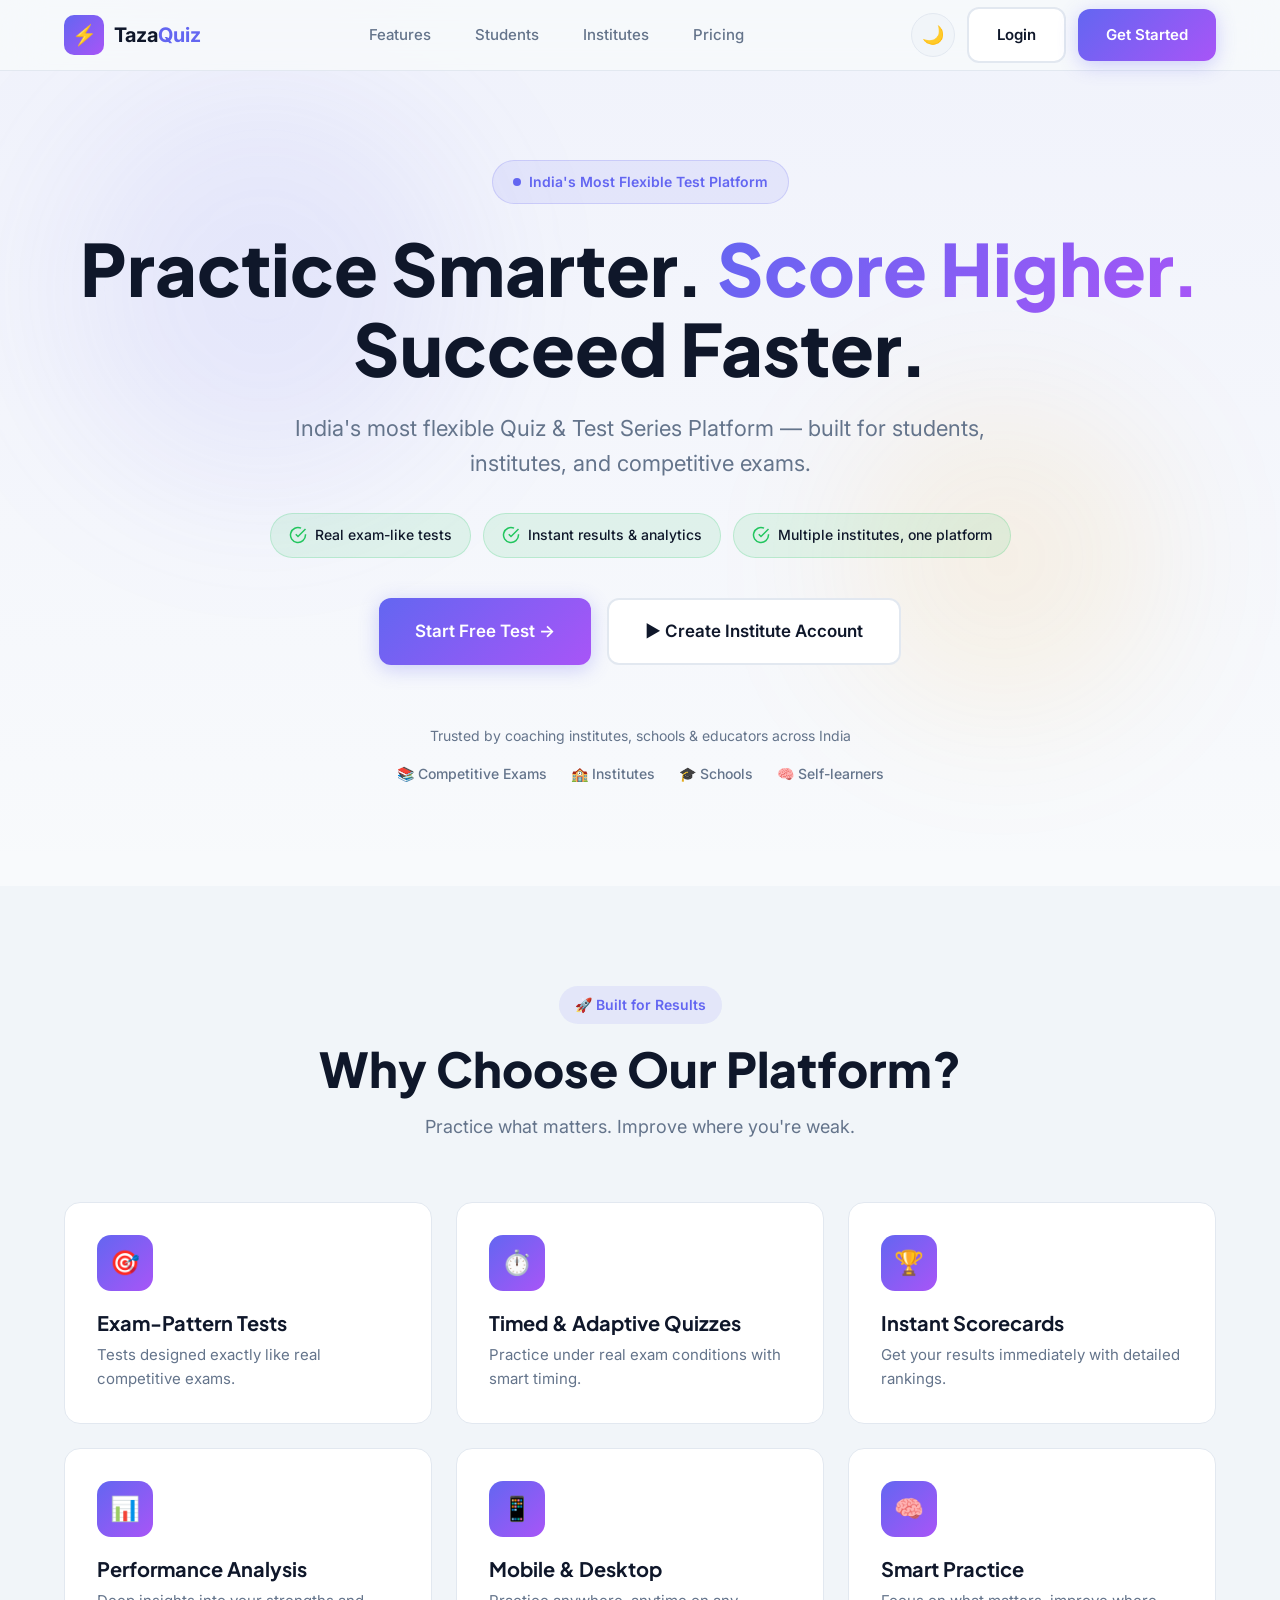
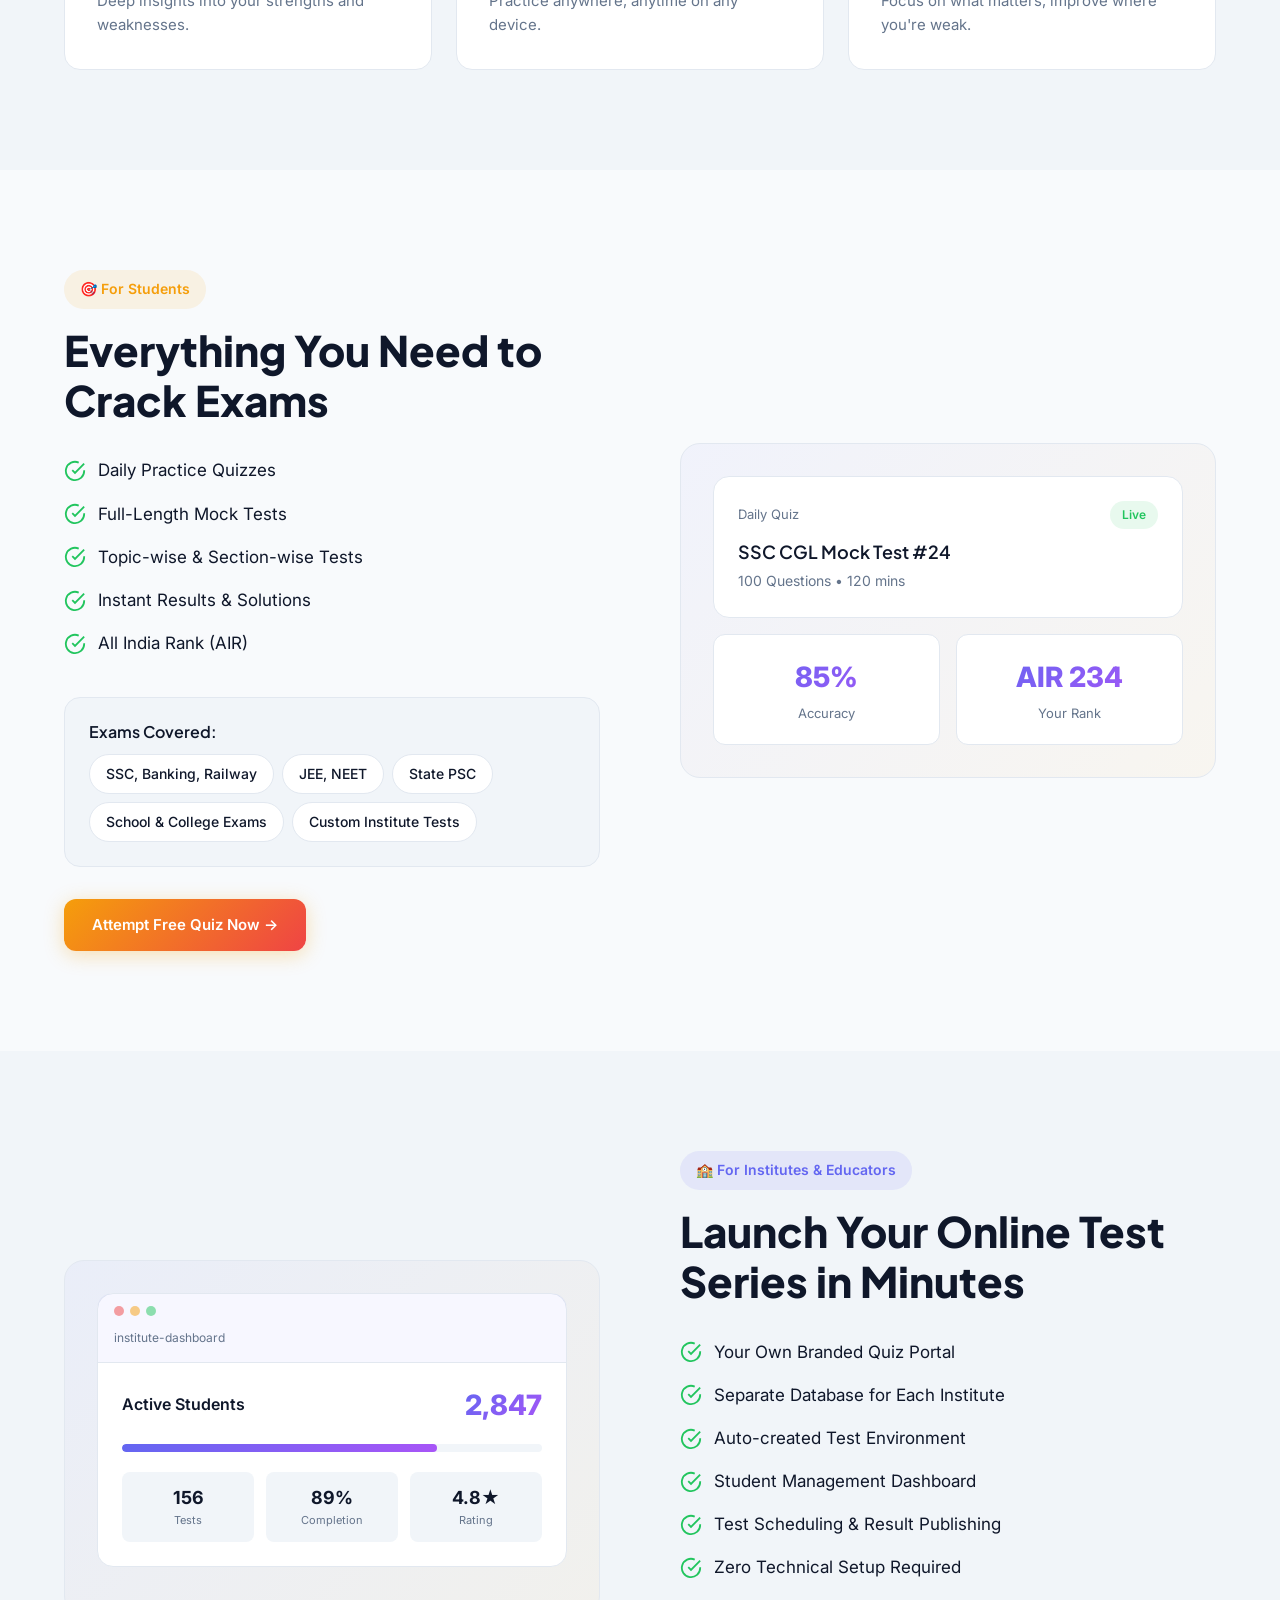
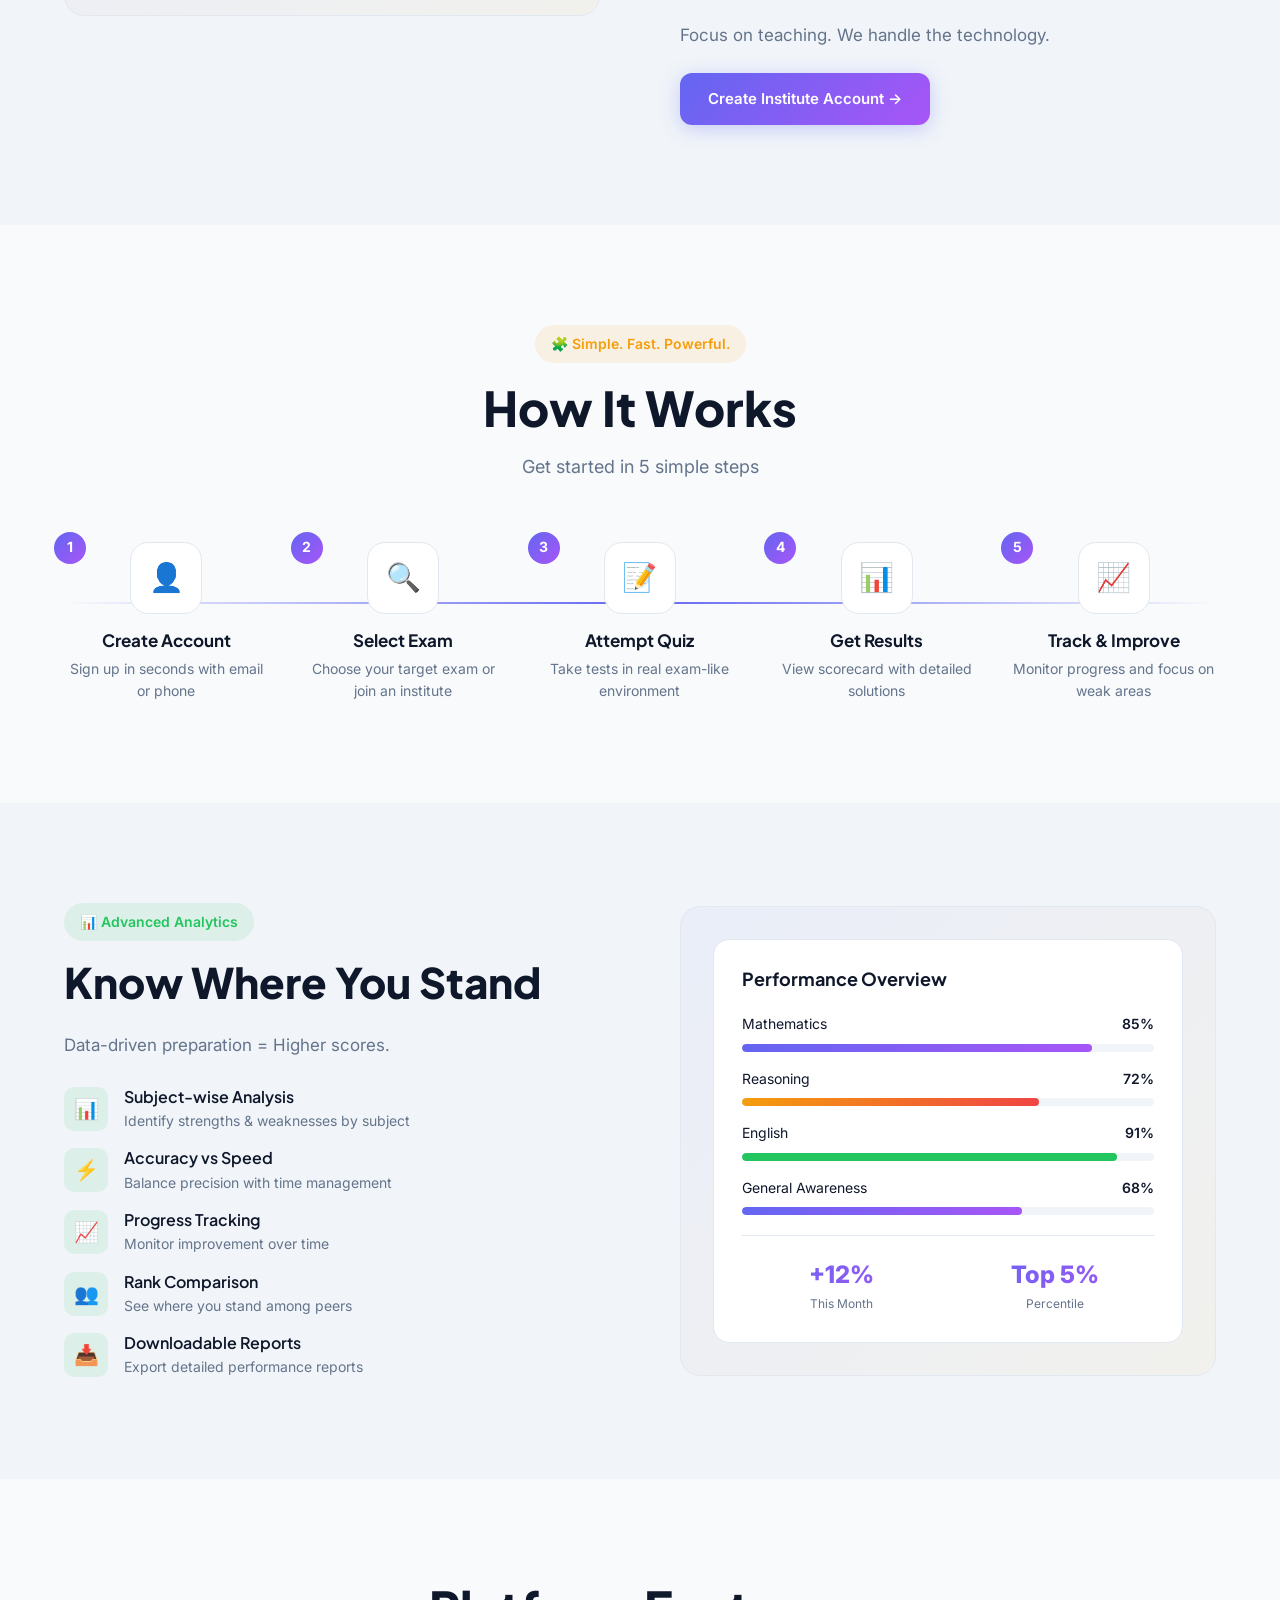
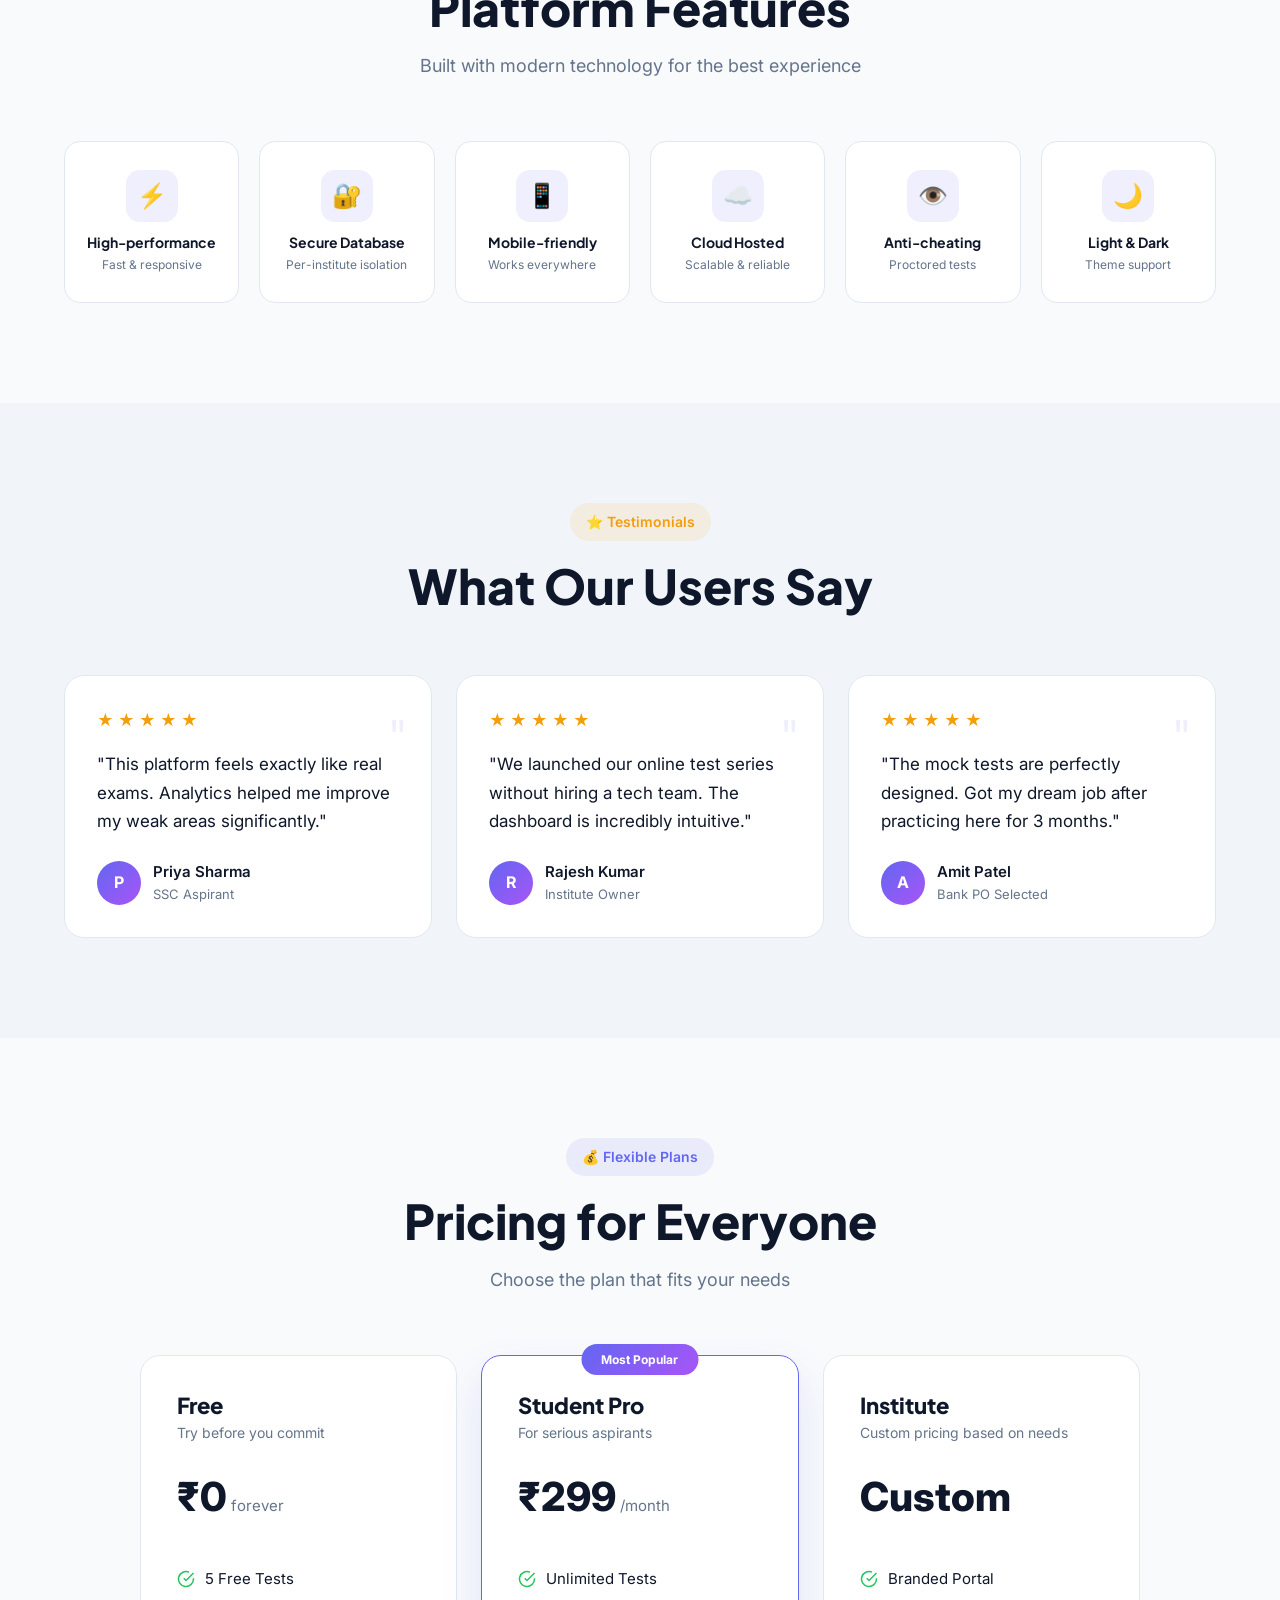
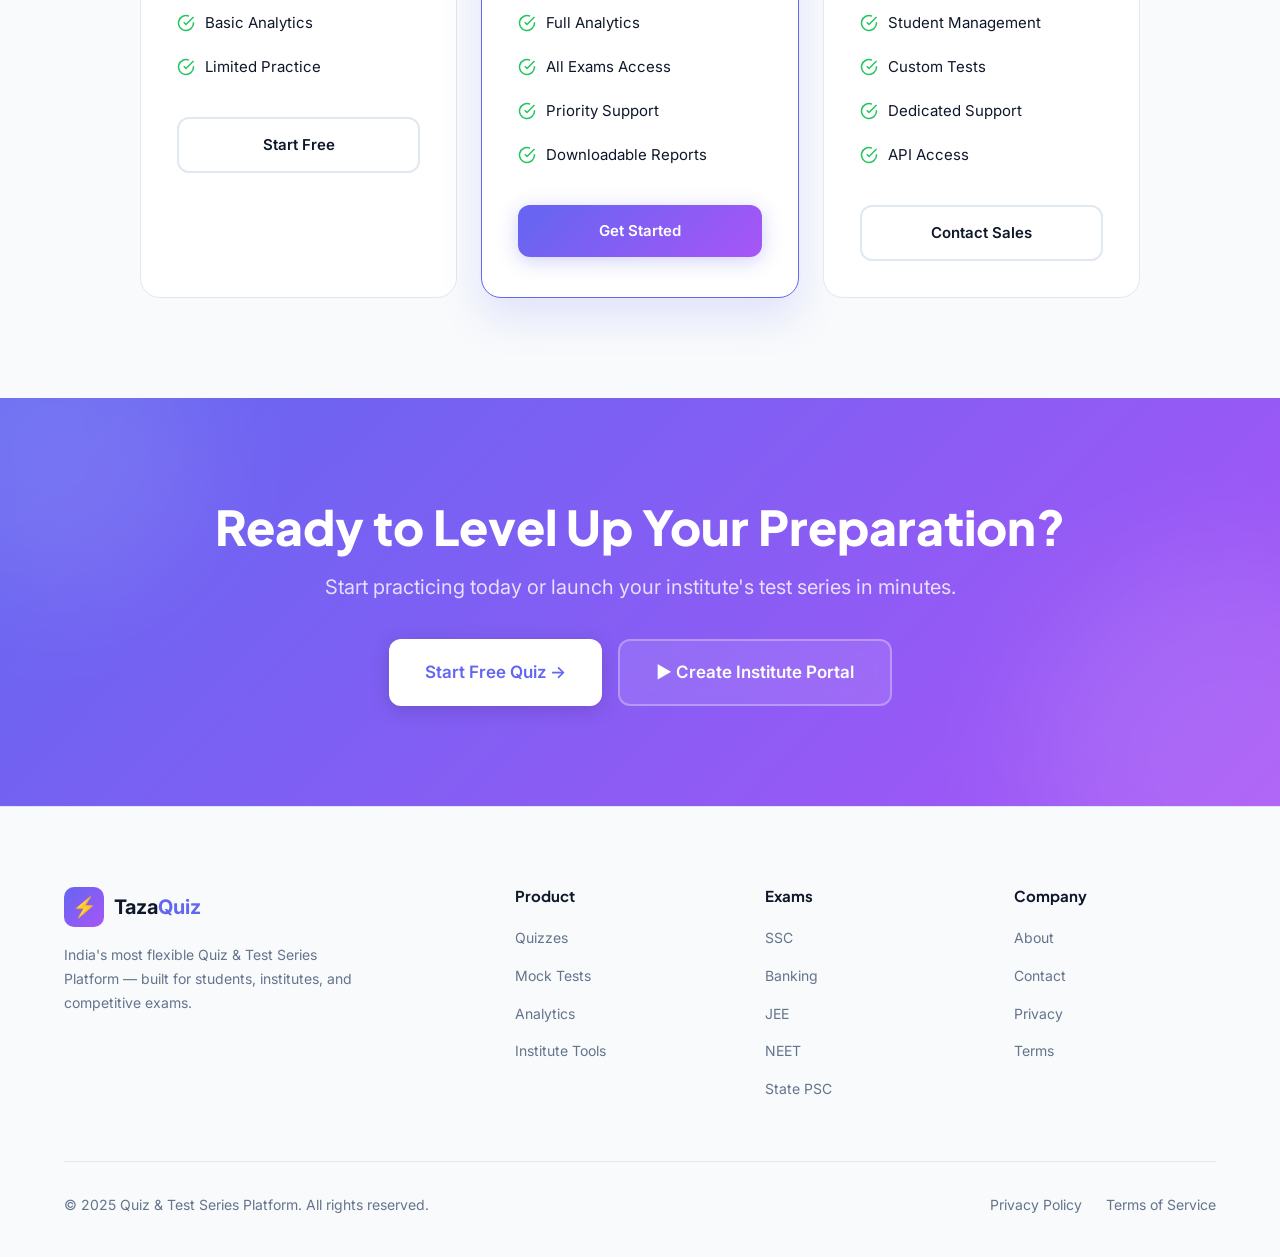
==== index.html @ 3a49c2f6 "first commit" ====
<!DOCTYPE html>
<html lang="en">
<head>
    <meta charset="UTF-8">
    <meta name="viewport" content="width=device-width, initial-scale=1.0">
    <title>Taza Quiz - Practice Smarter, Score Higher, Succeed Faster</title>
    <meta name="description" content="India's most flexible Quiz & Test Series Platform — built for students, institutes, and competitive exams.">
    <meta name="keywords" content="quiz, test series, mock tests, SSC, Banking, JEE, NEET, competitive exams">
    <link rel="preconnect" href="https://fonts.googleapis.com">
    <link rel="preconnect" href="https://fonts.gstatic.com" crossorigin>
    <link href="https://fonts.googleapis.com/css2?family=Inter:wght@400;500;600;700;800&family=Plus+Jakarta+Sans:wght@600;700;800&display=swap" rel="stylesheet">
   <link href="./libs/styles.css" rel="stylesheet" />
</head>
<body>
    <!-- Header -->
    <header class="header">
        <div class="container">
            <div class="header-inner">
                <a href="#" class="logo">
                    <div class="logo-icon">⚡</div>
                    <span>Taza<span style="color: var(--primary)">Quiz</span></span>
                </a>

                <nav class="nav">
                    <a href="#features" class="nav-link">Features</a>
                    <a href="#students" class="nav-link">Students</a>
                    <a href="#institutes" class="nav-link">Institutes</a>
                    <a href="#pricing" class="nav-link">Pricing</a>
                </nav>

                <div class="header-actions">
                    <button class="theme-toggle" onclick="toggleTheme()" aria-label="Toggle theme">
                        <span class="theme-icon">🌙</span>
                    </button>
                    <a href="#" class="btn btn-secondary">Login</a>
                    <a href="#" class="btn btn-primary">Get Started</a>
                    <button class="mobile-menu-btn" onclick="toggleMobileMenu()" aria-label="Menu">
                        <span></span>
                        <span></span>
                        <span></span>
                    </button>
                </div>
            </div>

            <nav class="mobile-nav" id="mobileNav">
                <a href="#features">Features</a>
                <a href="#students">Students</a>
                <a href="#institutes">Institutes</a>
                <a href="#pricing">Pricing</a>
                <a href="#">Login</a>
                <a href="#" class="btn btn-primary" style="margin-top: 12px; display: block; text-align: center;">Get Started</a>
            </nav>
        </div>
    </header>

    <!-- Hero Section -->
    <section class="hero">
        <div class="hero-blob hero-blob-1"></div>
        <div class="hero-blob hero-blob-2"></div>

        <div class="container">
            <div class="hero-badge animate-fade-up">India's Most Flexible Test Platform</div>

            <h1 class="hero-title animate-fade-up delay-1">
                Practice Smarter. <span class="gradient-text">Score Higher.</span><br>Succeed Faster.
            </h1>

            <p class="hero-desc animate-fade-up delay-2">
                India's most flexible Quiz & Test Series Platform — built for students, institutes, and competitive exams.
            </p>

            <div class="hero-features animate-fade-up delay-3">
                <div class="hero-feature">
                    <svg viewBox="0 0 24 24" fill="none" stroke="currentColor" stroke-width="2"><path d="M22 11.08V12a10 10 0 1 1-5.93-9.14"/><polyline points="22 4 12 14.01 9 11.01"/></svg>
                    Real exam-like tests
                </div>
                <div class="hero-feature">
                    <svg viewBox="0 0 24 24" fill="none" stroke="currentColor" stroke-width="2"><path d="M22 11.08V12a10 10 0 1 1-5.93-9.14"/><polyline points="22 4 12 14.01 9 11.01"/></svg>
                    Instant results & analytics
                </div>
                <div class="hero-feature">
                    <svg viewBox="0 0 24 24" fill="none" stroke="currentColor" stroke-width="2"><path d="M22 11.08V12a10 10 0 1 1-5.93-9.14"/><polyline points="22 4 12 14.01 9 11.01"/></svg>
                    Multiple institutes, one platform
                </div>
            </div>

            <div class="hero-buttons animate-fade-up delay-4">
                <a href="#" class="btn btn-primary btn-lg">Start Free Test →</a>
                <a href="#" class="btn btn-secondary btn-lg">▶ Create Institute Account</a>
            </div>

            <p class="hero-trust animate-fade-up delay-5">Trusted by coaching institutes, schools & educators across India</p>
            <div class="hero-trust-items animate-fade-up delay-5">
                <span class="hero-trust-item">📚 Competitive Exams</span>
                <span class="hero-trust-item">🏫 Institutes</span>
                <span class="hero-trust-item">🎓 Schools</span>
                <span class="hero-trust-item">🧠 Self-learners</span>
            </div>
        </div>
    </section>

    <!-- Features Section -->
    <section id="features" class="section section-alt">
        <div class="container">
            <div class="section-header reveal">
                <div class="section-badge">🚀 Built for Results</div>
                <h2 class="section-title">Why Choose Our Platform?</h2>
                <p class="section-desc">Practice what matters. Improve where you're weak.</p>
            </div>

            <div class="features-grid">
                <div class="feature-card reveal">
                    <div class="feature-icon">🎯</div>
                    <h3 class="feature-title">Exam-Pattern Tests</h3>
                    <p class="feature-desc">Tests designed exactly like real competitive exams.</p>
                </div>
                <div class="feature-card reveal">
                    <div class="feature-icon">⏱️</div>
                    <h3 class="feature-title">Timed & Adaptive Quizzes</h3>
                    <p class="feature-desc">Practice under real exam conditions with smart timing.</p>
                </div>
                <div class="feature-card reveal">
                    <div class="feature-icon">🏆</div>
                    <h3 class="feature-title">Instant Scorecards</h3>
                    <p class="feature-desc">Get your results immediately with detailed rankings.</p>
                </div>
                <div class="feature-card reveal">
                    <div class="feature-icon">📊</div>
                    <h3 class="feature-title">Performance Analysis</h3>
                    <p class="feature-desc">Deep insights into your strengths and weaknesses.</p>
                </div>
                <div class="feature-card reveal">
                    <div class="feature-icon">📱</div>
                    <h3 class="feature-title">Mobile & Desktop</h3>
                    <p class="feature-desc">Practice anywhere, anytime on any device.</p>
                </div>
                <div class="feature-card reveal">
                    <div class="feature-icon">🧠</div>
                    <h3 class="feature-title">Smart Practice</h3>
                    <p class="feature-desc">Focus on what matters, improve where you're weak.</p>
                </div>
            </div>
        </div>
    </section>

    <!-- For Students Section -->
    <section id="students" class="section">
        <div class="container">
            <div class="split-section">
                <div class="split-content reveal">
                    <div class="section-badge" style="background: rgba(245, 158, 11, 0.1); color: var(--accent);">🎯 For Students</div>
                    <h2 class="split-title">Everything You Need to Crack Exams</h2>

                    <ul class="feature-list">
                        <li>
                            <svg viewBox="0 0 24 24" fill="none" stroke="currentColor" stroke-width="2"><path d="M22 11.08V12a10 10 0 1 1-5.93-9.14"/><polyline points="22 4 12 14.01 9 11.01"/></svg>
                            Daily Practice Quizzes
                        </li>
                        <li>
                            <svg viewBox="0 0 24 24" fill="none" stroke="currentColor" stroke-width="2"><path d="M22 11.08V12a10 10 0 1 1-5.93-9.14"/><polyline points="22 4 12 14.01 9 11.01"/></svg>
                            Full-Length Mock Tests
                        </li>
                        <li>
                            <svg viewBox="0 0 24 24" fill="none" stroke="currentColor" stroke-width="2"><path d="M22 11.08V12a10 10 0 1 1-5.93-9.14"/><polyline points="22 4 12 14.01 9 11.01"/></svg>
                            Topic-wise & Section-wise Tests
                        </li>
                        <li>
                            <svg viewBox="0 0 24 24" fill="none" stroke="currentColor" stroke-width="2"><path d="M22 11.08V12a10 10 0 1 1-5.93-9.14"/><polyline points="22 4 12 14.01 9 11.01"/></svg>
                            Instant Results & Solutions
                        </li>
                        <li>
                            <svg viewBox="0 0 24 24" fill="none" stroke="currentColor" stroke-width="2"><path d="M22 11.08V12a10 10 0 1 1-5.93-9.14"/><polyline points="22 4 12 14.01 9 11.01"/></svg>
                            All India Rank (AIR)
                        </li>
                    </ul>

                    <div class="exams-box">
                        <h4>Exams Covered:</h4>
                        <div class="exam-tags">
                            <span class="exam-tag">SSC, Banking, Railway</span>
                            <span class="exam-tag">JEE, NEET</span>
                            <span class="exam-tag">State PSC</span>
                            <span class="exam-tag">School & College Exams</span>
                            <span class="exam-tag">Custom Institute Tests</span>
                        </div>
                    </div>

                    <a href="#" class="btn btn-accent">Attempt Free Quiz Now →</a>
                </div>

                <div class="split-visual reveal">
                    <div class="visual-card">
                        <div class="mock-card">
                            <div class="mock-card-header">
                                <span class="mock-card-label">Daily Quiz</span>
                                <span class="mock-card-badge">Live</span>
                            </div>
                            <h4 class="mock-card-title">SSC CGL Mock Test #24</h4>
                            <p class="mock-card-meta">100 Questions • 120 mins</p>
                        </div>
                        <div class="stats-row">
                            <div class="stat-card">
                                <div class="stat-value">85%</div>
                                <div class="stat-label">Accuracy</div>
                            </div>
                            <div class="stat-card">
                                <div class="stat-value">AIR 234</div>
                                <div class="stat-label">Your Rank</div>
                            </div>
                        </div>
                    </div>
                </div>
            </div>
        </div>
    </section>

    <!-- For Institutes Section -->
    <section id="institutes" class="section section-alt">
        <div class="container">
            <div class="split-section">
                <div class="split-visual reveal">
                    <div class="visual-card">
                        <div class="mock-card">
                            <div style="background: rgba(99, 102, 241, 0.05); padding: 12px 16px; margin: -24px -24px 20px; border-radius: 12px 12px 0 0; border-bottom: 1px solid var(--border);">
                                <div style="display: flex; gap: 6px; margin-bottom: 8px;">
                                    <span style="width: 10px; height: 10px; border-radius: 50%; background: #ef4444; opacity: 0.5;"></span>
                                    <span style="width: 10px; height: 10px; border-radius: 50%; background: #f59e0b; opacity: 0.5;"></span>
                                    <span style="width: 10px; height: 10px; border-radius: 50%; background: #22c55e; opacity: 0.5;"></span>
                                </div>
                                <span style="font-size: 12px; color: var(--text-muted);">institute-dashboard</span>
                            </div>
                            <div style="display: flex; justify-content: space-between; align-items: center; margin-bottom: 16px;">
                                <span style="font-weight: 600;">Active Students</span>
                                <span class="stat-value">2,847</span>
                            </div>
                            <div class="progress-track" style="margin-bottom: 20px;">
                                <div class="progress-fill primary" style="width: 75%;"></div>
                            </div>
                            <div style="display: grid; grid-template-columns: repeat(3, 1fr); gap: 12px;">
                                <div style="text-align: center; padding: 12px; background: var(--bg-secondary); border-radius: 8px;">
                                    <div style="font-size: 18px; font-weight: 700;">156</div>
                                    <div style="font-size: 11px; color: var(--text-muted);">Tests</div>
                                </div>
                                <div style="text-align: center; padding: 12px; background: var(--bg-secondary); border-radius: 8px;">
                                    <div style="font-size: 18px; font-weight: 700;">89%</div>
                                    <div style="font-size: 11px; color: var(--text-muted);">Completion</div>
                                </div>
                                <div style="text-align: center; padding: 12px; background: var(--bg-secondary); border-radius: 8px;">
                                    <div style="font-size: 18px; font-weight: 700;">4.8★</div>
                                    <div style="font-size: 11px; color: var(--text-muted);">Rating</div>
                                </div>
                            </div>
                        </div>
                    </div>
                </div>

                <div class="split-content reveal">
                    <div class="section-badge">🏫 For Institutes & Educators</div>
                    <h2 class="split-title">Launch Your Online Test Series in Minutes</h2>

                    <ul class="feature-list">
                        <li>
                            <svg viewBox="0 0 24 24" fill="none" stroke="currentColor" stroke-width="2"><path d="M22 11.08V12a10 10 0 1 1-5.93-9.14"/><polyline points="22 4 12 14.01 9 11.01"/></svg>
                            Your Own Branded Quiz Portal
                        </li>
                        <li>
                            <svg viewBox="0 0 24 24" fill="none" stroke="currentColor" stroke-width="2"><path d="M22 11.08V12a10 10 0 1 1-5.93-9.14"/><polyline points="22 4 12 14.01 9 11.01"/></svg>
                            Separate Database for Each Institute
                        </li>
                        <li>
                            <svg viewBox="0 0 24 24" fill="none" stroke="currentColor" stroke-width="2"><path d="M22 11.08V12a10 10 0 1 1-5.93-9.14"/><polyline points="22 4 12 14.01 9 11.01"/></svg>
                            Auto-created Test Environment
                        </li>
                        <li>
                            <svg viewBox="0 0 24 24" fill="none" stroke="currentColor" stroke-width="2"><path d="M22 11.08V12a10 10 0 1 1-5.93-9.14"/><polyline points="22 4 12 14.01 9 11.01"/></svg>
                            Student Management Dashboard
                        </li>
                        <li>
                            <svg viewBox="0 0 24 24" fill="none" stroke="currentColor" stroke-width="2"><path d="M22 11.08V12a10 10 0 1 1-5.93-9.14"/><polyline points="22 4 12 14.01 9 11.01"/></svg>
                            Test Scheduling & Result Publishing
                        </li>
                        <li>
                            <svg viewBox="0 0 24 24" fill="none" stroke="currentColor" stroke-width="2"><path d="M22 11.08V12a10 10 0 1 1-5.93-9.14"/><polyline points="22 4 12 14.01 9 11.01"/></svg>
                            Zero Technical Setup Required
                        </li>
                    </ul>

                    <p style="color: var(--text-muted); margin-bottom: 24px; font-size: 17px;">Focus on teaching. We handle the technology.</p>

                    <a href="#" class="btn btn-primary">Create Institute Account →</a>
                </div>
            </div>
        </div>
    </section>

    <!-- How It Works Section -->
    <section class="section">
        <div class="container">
            <div class="section-header reveal">
                <div class="section-badge" style="background: rgba(245, 158, 11, 0.1); color: var(--accent);">🧩 Simple. Fast. Powerful.</div>
                <h2 class="section-title">How It Works</h2>
                <p class="section-desc">Get started in 5 simple steps</p>
            </div>

            <div class="steps-container">
                <div class="steps-line"></div>
                <div class="steps-grid">
                    <div class="step-card reveal">
                        <div class="step-number">1</div>
                        <div class="step-icon">👤</div>
                        <h3 class="step-title">Create Account</h3>
                        <p class="step-desc">Sign up in seconds with email or phone</p>
                    </div>
                    <div class="step-card reveal">
                        <div class="step-number">2</div>
                        <div class="step-icon">🔍</div>
                        <h3 class="step-title">Select Exam</h3>
                        <p class="step-desc">Choose your target exam or join an institute</p>
                    </div>
                    <div class="step-card reveal">
                        <div class="step-number">3</div>
                        <div class="step-icon">📝</div>
                        <h3 class="step-title">Attempt Quiz</h3>
                        <p class="step-desc">Take tests in real exam-like environment</p>
                    </div>
                    <div class="step-card reveal">
                        <div class="step-number">4</div>
                        <div class="step-icon">📊</div>
                        <h3 class="step-title">Get Results</h3>
                        <p class="step-desc">View scorecard with detailed solutions</p>
                    </div>
                    <div class="step-card reveal">
                        <div class="step-number">5</div>
                        <div class="step-icon">📈</div>
                        <h3 class="step-title">Track & Improve</h3>
                        <p class="step-desc">Monitor progress and focus on weak areas</p>
                    </div>
                </div>
            </div>
        </div>
    </section>

    <!-- Analytics Section -->
    <section class="section section-alt">
        <div class="container">
            <div class="split-section">
                <div class="split-content reveal">
                    <div class="section-badge" style="background: rgba(34, 197, 94, 0.1); color: var(--success);">📊 Advanced Analytics</div>
                    <h2 class="split-title">Know Where You Stand</h2>
                    <p style="color: var(--text-muted); font-size: 17px; margin-bottom: 28px;">Data-driven preparation = Higher scores.</p>

                    <div class="analytics-list">
                        <div class="analytics-item">
                            <div class="analytics-icon">📊</div>
                            <div>
                                <h4 class="analytics-title">Subject-wise Analysis</h4>
                                <p class="analytics-desc">Identify strengths & weaknesses by subject</p>
                            </div>
                        </div>
                        <div class="analytics-item">
                            <div class="analytics-icon">⚡</div>
                            <div>
                                <h4 class="analytics-title">Accuracy vs Speed</h4>
                                <p class="analytics-desc">Balance precision with time management</p>
                            </div>
                        </div>
                        <div class="analytics-item">
                            <div class="analytics-icon">📈</div>
                            <div>
                                <h4 class="analytics-title">Progress Tracking</h4>
                                <p class="analytics-desc">Monitor improvement over time</p>
                            </div>
                        </div>
                        <div class="analytics-item">
                            <div class="analytics-icon">👥</div>
                            <div>
                                <h4 class="analytics-title">Rank Comparison</h4>
                                <p class="analytics-desc">See where you stand among peers</p>
                            </div>
                        </div>
                        <div class="analytics-item">
                            <div class="analytics-icon">📥</div>
                            <div>
                                <h4 class="analytics-title">Downloadable Reports</h4>
                                <p class="analytics-desc">Export detailed performance reports</p>
                            </div>
                        </div>
                    </div>
                </div>

                <div class="split-visual reveal">
                    <div class="visual-card">
                        <div class="chart-card">
                            <h4 class="chart-title">Performance Overview</h4>

                            <div class="progress-bar-container">
                                <div class="progress-label">
                                    <span>Mathematics</span>
                                    <span>85%</span>
                                </div>
                                <div class="progress-track">
                                    <div class="progress-fill primary" style="width: 85%;"></div>
                                </div>
                            </div>

                            <div class="progress-bar-container">
                                <div class="progress-label">
                                    <span>Reasoning</span>
                                    <span>72%</span>
                                </div>
                                <div class="progress-track">
                                    <div class="progress-fill accent" style="width: 72%;"></div>
                                </div>
                            </div>

                            <div class="progress-bar-container">
                                <div class="progress-label">
                                    <span>English</span>
                                    <span>91%</span>
                                </div>
                                <div class="progress-track">
                                    <div class="progress-fill success" style="width: 91%;"></div>
                                </div>
                            </div>

                            <div class="progress-bar-container">
                                <div class="progress-label">
                                    <span>General Awareness</span>
                                    <span>68%</span>
                                </div>
                                <div class="progress-track">
                                    <div class="progress-fill primary" style="width: 68%;"></div>
                                </div>
                            </div>

                            <div class="mini-stats">
                                <div class="mini-stat">
                                    <div class="mini-stat-value">+12%</div>
                                    <div class="mini-stat-label">This Month</div>
                                </div>
                                <div class="mini-stat">
                                    <div class="mini-stat-value">Top 5%</div>
                                    <div class="mini-stat-label">Percentile</div>
                                </div>
                            </div>
                        </div>
                    </div>
                </div>
            </div>
        </div>
    </section>

    <!-- Platform Features Section -->
    <section class="section">
        <div class="container">
            <div class="section-header reveal">
                <h2 class="section-title">Platform Features</h2>
                <p class="section-desc">Built with modern technology for the best experience</p>
            </div>

            <div class="platform-grid">
                <div class="platform-card reveal">
                    <div class="platform-icon"><span>⚡</span></div>
                    <h3 class="platform-title">High-performance</h3>
                    <p class="platform-desc">Fast & responsive</p>
                </div>
                <div class="platform-card reveal">
                    <div class="platform-icon"><span>🔐</span></div>
                    <h3 class="platform-title">Secure Database</h3>
                    <p class="platform-desc">Per-institute isolation</p>
                </div>
                <div class="platform-card reveal">
                    <div class="platform-icon"><span>📱</span></div>
                    <h3 class="platform-title">Mobile-friendly</h3>
                    <p class="platform-desc">Works everywhere</p>
                </div>
                <div class="platform-card reveal">
                    <div class="platform-icon"><span>☁️</span></div>
                    <h3 class="platform-title">Cloud Hosted</h3>
                    <p class="platform-desc">Scalable & reliable</p>
                </div>
                <div class="platform-card reveal">
                    <div class="platform-icon"><span>👁️</span></div>
                    <h3 class="platform-title">Anti-cheating</h3>
                    <p class="platform-desc">Proctored tests</p>
                </div>
                <div class="platform-card reveal">
                    <div class="platform-icon"><span>🌙</span></div>
                    <h3 class="platform-title">Light & Dark</h3>
                    <p class="platform-desc">Theme support</p>
                </div>
            </div>
        </div>
    </section>

    <!-- Testimonials Section -->
    <section class="section section-alt">
        <div class="container">
            <div class="section-header reveal">
                <div class="section-badge" style="background: rgba(245, 158, 11, 0.1); color: var(--accent);">⭐ Testimonials</div>
                <h2 class="section-title">What Our Users Say</h2>
            </div>

            <div class="testimonials-grid">
                <div class="testimonial-card reveal">
                    <div class="testimonial-quote-icon">"</div>
                    <div class="testimonial-stars">
                        <span>★</span><span>★</span><span>★</span><span>★</span><span>★</span>
                    </div>
                    <p class="testimonial-text">"This platform feels exactly like real exams. Analytics helped me improve my weak areas significantly."</p>
                    <div class="testimonial-author">
                        <div class="testimonial-avatar">P</div>
                        <div>
                            <div class="testimonial-name">Priya Sharma</div>
                            <div class="testimonial-role">SSC Aspirant</div>
                        </div>
                    </div>
                </div>

                <div class="testimonial-card reveal">
                    <div class="testimonial-quote-icon">"</div>
                    <div class="testimonial-stars">
                        <span>★</span><span>★</span><span>★</span><span>★</span><span>★</span>
                    </div>
                    <p class="testimonial-text">"We launched our online test series without hiring a tech team. The dashboard is incredibly intuitive."</p>
                    <div class="testimonial-author">
                        <div class="testimonial-avatar">R</div>
                        <div>
                            <div class="testimonial-name">Rajesh Kumar</div>
                            <div class="testimonial-role">Institute Owner</div>
                        </div>
                    </div>
                </div>

                <div class="testimonial-card reveal">
                    <div class="testimonial-quote-icon">"</div>
                    <div class="testimonial-stars">
                        <span>★</span><span>★</span><span>★</span><span>★</span><span>★</span>
                    </div>
                    <p class="testimonial-text">"The mock tests are perfectly designed. Got my dream job after practicing here for 3 months."</p>
                    <div class="testimonial-author">
                        <div class="testimonial-avatar">A</div>
                        <div>
                            <div class="testimonial-name">Amit Patel</div>
                            <div class="testimonial-role">Bank PO Selected</div>
                        </div>
                    </div>
                </div>
            </div>
        </div>
    </section>

    <!-- Pricing Section -->
    <section id="pricing" class="section">
        <div class="container">
            <div class="section-header reveal">
                <div class="section-badge">💰 Flexible Plans</div>
                <h2 class="section-title">Pricing for Everyone</h2>
                <p class="section-desc">Choose the plan that fits your needs</p>
            </div>

            <div class="pricing-grid">
                <div class="pricing-card reveal">
                    <h3 class="pricing-name">Free</h3>
                    <p class="pricing-desc">Try before you commit</p>
                    <div class="pricing-price">
                        <span class="pricing-amount">₹0</span>
                        <span class="pricing-period">forever</span>
                    </div>
                    <ul class="pricing-features">
                        <li>
                            <svg viewBox="0 0 24 24" fill="none" stroke="currentColor" stroke-width="2"><path d="M22 11.08V12a10 10 0 1 1-5.93-9.14"/><polyline points="22 4 12 14.01 9 11.01"/></svg>
                            5 Free Tests
                        </li>
                        <li>
                            <svg viewBox="0 0 24 24" fill="none" stroke="currentColor" stroke-width="2"><path d="M22 11.08V12a10 10 0 1 1-5.93-9.14"/><polyline points="22 4 12 14.01 9 11.01"/></svg>
                            Basic Analytics
                        </li>
                        <li>
                            <svg viewBox="0 0 24 24" fill="none" stroke="currentColor" stroke-width="2"><path d="M22 11.08V12a10 10 0 1 1-5.93-9.14"/><polyline points="22 4 12 14.01 9 11.01"/></svg>
                            Limited Practice
                        </li>
                    </ul>
                    <a href="#" class="btn btn-secondary">Start Free</a>
                </div>

                <div class="pricing-card popular reveal">
                    <div class="pricing-popular-badge">Most Popular</div>
                    <h3 class="pricing-name">Student Pro</h3>
                    <p class="pricing-desc">For serious aspirants</p>
                    <div class="pricing-price">
                        <span class="pricing-amount">₹299</span>
                        <span class="pricing-period">/month</span>
                    </div>
                    <ul class="pricing-features">
                        <li>
                            <svg viewBox="0 0 24 24" fill="none" stroke="currentColor" stroke-width="2"><path d="M22 11.08V12a10 10 0 1 1-5.93-9.14"/><polyline points="22 4 12 14.01 9 11.01"/></svg>
                            Unlimited Tests
                        </li>
                        <li>
                            <svg viewBox="0 0 24 24" fill="none" stroke="currentColor" stroke-width="2"><path d="M22 11.08V12a10 10 0 1 1-5.93-9.14"/><polyline points="22 4 12 14.01 9 11.01"/></svg>
                            Full Analytics
                        </li>
                        <li>
                            <svg viewBox="0 0 24 24" fill="none" stroke="currentColor" stroke-width="2"><path d="M22 11.08V12a10 10 0 1 1-5.93-9.14"/><polyline points="22 4 12 14.01 9 11.01"/></svg>
                            All Exams Access
                        </li>
                        <li>
                            <svg viewBox="0 0 24 24" fill="none" stroke="currentColor" stroke-width="2"><path d="M22 11.08V12a10 10 0 1 1-5.93-9.14"/><polyline points="22 4 12 14.01 9 11.01"/></svg>
                            Priority Support
                        </li>
                        <li>
                            <svg viewBox="0 0 24 24" fill="none" stroke="currentColor" stroke-width="2"><path d="M22 11.08V12a10 10 0 1 1-5.93-9.14"/><polyline points="22 4 12 14.01 9 11.01"/></svg>
                            Downloadable Reports
                        </li>
                    </ul>
                    <a href="#" class="btn btn-primary">Get Started</a>
                </div>

                <div class="pricing-card reveal">
                    <h3 class="pricing-name">Institute</h3>
                    <p class="pricing-desc">Custom pricing based on needs</p>
                    <div class="pricing-price">
                        <span class="pricing-amount">Custom</span>
                    </div>
                    <ul class="pricing-features">
                        <li>
                            <svg viewBox="0 0 24 24" fill="none" stroke="currentColor" stroke-width="2"><path d="M22 11.08V12a10 10 0 1 1-5.93-9.14"/><polyline points="22 4 12 14.01 9 11.01"/></svg>
                            Branded Portal
                        </li>
                        <li>
                            <svg viewBox="0 0 24 24" fill="none" stroke="currentColor" stroke-width="2"><path d="M22 11.08V12a10 10 0 1 1-5.93-9.14"/><polyline points="22 4 12 14.01 9 11.01"/></svg>
                            Student Management
                        </li>
                        <li>
                            <svg viewBox="0 0 24 24" fill="none" stroke="currentColor" stroke-width="2"><path d="M22 11.08V12a10 10 0 1 1-5.93-9.14"/><polyline points="22 4 12 14.01 9 11.01"/></svg>
                            Custom Tests
                        </li>
                        <li>
                            <svg viewBox="0 0 24 24" fill="none" stroke="currentColor" stroke-width="2"><path d="M22 11.08V12a10 10 0 1 1-5.93-9.14"/><polyline points="22 4 12 14.01 9 11.01"/></svg>
                            Dedicated Support
                        </li>
                        <li>
                            <svg viewBox="0 0 24 24" fill="none" stroke="currentColor" stroke-width="2"><path d="M22 11.08V12a10 10 0 1 1-5.93-9.14"/><polyline points="22 4 12 14.01 9 11.01"/></svg>
                            API Access
                        </li>
                    </ul>
                    <a href="#" class="btn btn-secondary">Contact Sales</a>
                </div>
            </div>
        </div>
    </section>

    <!-- CTA Section -->
    <section class="cta-section">
        <div class="container">
            <h2 class="cta-title reveal">Ready to Level Up Your Preparation?</h2>
            <p class="cta-desc reveal">Start practicing today or launch your institute's test series in minutes.</p>
            <div class="cta-buttons reveal">
                <a href="#" class="btn btn-light btn-lg">Start Free Quiz →</a>
                <a href="#" class="btn btn-outline-light btn-lg">▶ Create Institute Portal</a>
            </div>
        </div>
    </section>

    <!-- Footer -->
    <footer class="footer">
        <div class="container">
            <div class="footer-grid">
                <div class="footer-brand">
                    <a href="#" class="logo">
                        <div class="logo-icon">⚡</div>
                        <span>Taza<span style="color: var(--primary)">Quiz</span></span>
                    </a>
                    <p>India's most flexible Quiz & Test Series Platform — built for students, institutes, and competitive exams.</p>
                </div>

                <div>
                    <h4 class="footer-title">Product</h4>
                    <ul class="footer-links">
                        <li><a href="#">Quizzes</a></li>
                        <li><a href="#">Mock Tests</a></li>
                        <li><a href="#">Analytics</a></li>
                        <li><a href="#">Institute Tools</a></li>
                    </ul>
                </div>

                <div>
                    <h4 class="footer-title">Exams</h4>
                    <ul class="footer-links">
                        <li><a href="#">SSC</a></li>
                        <li><a href="#">Banking</a></li>
                        <li><a href="#">JEE</a></li>
                        <li><a href="#">NEET</a></li>
                        <li><a href="#">State PSC</a></li>
                    </ul>
                </div>

                <div>
                    <h4 class="footer-title">Company</h4>
                    <ul class="footer-links">
                        <li><a href="#">About</a></li>
                        <li><a href="#">Contact</a></li>
                        <li><a href="#">Privacy</a></li>
                        <li><a href="#">Terms</a></li>
                    </ul>
                </div>
            </div>

            <div class="footer-bottom">
                <p class="footer-copyright">© 2025 Quiz & Test Series Platform. All rights reserved.</p>
                <div class="footer-legal">
                    <a href="#">Privacy Policy</a>
                    <a href="#">Terms of Service</a>
                </div>
            </div>
        </div>
    </footer>
   
</body>
<script src="./libs/scripts.js"></script>
</html>
---- libs/styles.css ----
/* ========== CSS Variables & Reset ========== */
:root {
    --bg: #f8fafc;
    --bg-secondary: #f1f5f9;
    --text: #0f172a;
    --text-muted: #64748b;
    --primary: #6366f1;
    --primary-light: #818cf8;
    --primary-dark: #4f46e5;
    --accent: #f59e0b;
    --accent-dark: #d97706;
    --success: #22c55e;
    --card: #ffffff;
    --border: #e2e8f0;
    --shadow: rgba(15, 23, 42, 0.08);
    --gradient-primary: linear-gradient(135deg, #6366f1 0%, #a855f7 100%);
    --gradient-accent: linear-gradient(135deg, #f59e0b 0%, #ef4444 100%);
    --radius: 12px;
    --transition: all 0.3s ease;
}

.dark {
    --bg: #0f172a;
    --bg-secondary: #1e293b;
    --text: #f1f5f9;
    --text-muted: #94a3b8;
    --card: #1e293b;
    --border: #334155;
    --shadow: rgba(0, 0, 0, 0.3);
}

*,
*::before,
*::after {
    margin: 0;
    padding: 0;
    box-sizing: border-box;
}

html {
    scroll-behavior: smooth;
}

body {
    font-family: 'Inter', -apple-system, BlinkMacSystemFont, sans-serif;
    background: var(--bg);
    color: var(--text);
    line-height: 1.6;
    transition: var(--transition);
}

h1,
h2,
h3,
h4,
h5,
h6 {
    font-family: 'Plus Jakarta Sans', 'Inter', sans-serif;
    line-height: 1.2;
}

a {
    text-decoration: none;
    color: inherit;
}

img {
    max-width: 100%;
    height: auto;
}

/* ========== Utilities ========== */
.container {
    max-width: 1200px;
    margin: 0 auto;
    padding: 0 24px;
}

.gradient-text {
    background: var(--gradient-primary);
    -webkit-background-clip: text;
    -webkit-text-fill-color: transparent;
    background-clip: text;
}

.btn {
    display: inline-flex;
    align-items: center;
    justify-content: center;
    gap: 8px;
    padding: 14px 28px;
    font-size: 15px;
    font-weight: 600;
    border-radius: var(--radius);
    border: none;
    cursor: pointer;
    transition: var(--transition);
}

.btn-primary {
    background: var(--gradient-primary);
    color: white;
    box-shadow: 0 4px 20px rgba(99, 102, 241, 0.3);
}

.btn-primary:hover {
    transform: translateY(-2px);
    box-shadow: 0 8px 30px rgba(99, 102, 241, 0.4);
}

.btn-secondary {
    background: var(--card);
    color: var(--text);
    border: 2px solid var(--border);
}

.btn-secondary:hover {
    border-color: var(--primary);
    background: var(--bg-secondary);
}

.btn-accent {
    background: var(--gradient-accent);
    color: white;
    box-shadow: 0 4px 20px rgba(245, 158, 11, 0.3);
}

.btn-accent:hover {
    transform: translateY(-2px);
    box-shadow: 0 8px 30px rgba(245, 158, 11, 0.4);
}

.btn-lg {
    padding: 18px 36px;
    font-size: 17px;
}

.section {
    padding: 100px 0;
}

.section-alt {
    background: var(--bg-secondary);
}

.section-header {
    text-align: center;
    max-width: 700px;
    margin: 0 auto 60px;
}

.section-badge {
    display: inline-flex;
    align-items: center;
    gap: 8px;
    padding: 8px 16px;
    background: rgba(99, 102, 241, 0.1);
    color: var(--primary);
    font-size: 14px;
    font-weight: 600;
    border-radius: 50px;
    margin-bottom: 16px;
}

.section-title {
    font-size: clamp(32px, 5vw, 48px);
    font-weight: 800;
    margin-bottom: 16px;
}

.section-desc {
    font-size: 18px;
    color: var(--text-muted);
}

/* ========== Animations ========== */
@keyframes fadeUp {
    from {
        opacity: 0;
        transform: translateY(30px);
    }

    to {
        opacity: 1;
        transform: translateY(0);
    }
}

@keyframes float {

    0%,
    100% {
        transform: translateY(0);
    }

    50% {
        transform: translateY(-10px);
    }
}

@keyframes pulse {

    0%,
    100% {
        opacity: 1;
        transform: scale(1);
    }

    50% {
        opacity: 0.7;
        transform: scale(1.1);
    }
}

.animate-fade-up {
    opacity: 0;
    animation: fadeUp 0.6s ease forwards;
}

.animate-float {
    animation: float 3s ease-in-out infinite;
}

.delay-1 {
    animation-delay: 0.1s;
}

.delay-2 {
    animation-delay: 0.2s;
}

.delay-3 {
    animation-delay: 0.3s;
}

.delay-4 {
    animation-delay: 0.4s;
}

.delay-5 {
    animation-delay: 0.5s;
}

/* ========== Header ========== */
.header {
    position: fixed;
    top: 0;
    left: 0;
    right: 0;
    z-index: 1000;
    background: rgba(248, 250, 252, 0.8);
    backdrop-filter: blur(20px);
    border-bottom: 1px solid var(--border);
    transition: var(--transition);
}

.dark .header {
    background: rgba(15, 23, 42, 0.8);
}

.header-inner {
    display: flex;
    align-items: center;
    justify-content: space-between;
    height: 70px;
}

.logo {
    display: flex;
    align-items: center;
    gap: 10px;
    font-size: 20px;
    font-weight: 700;
}

.logo-icon {
    width: 40px;
    height: 40px;
    background: var(--gradient-primary);
    border-radius: 10px;
    display: flex;
    align-items: center;
    justify-content: center;
    color: white;
    font-size: 20px;
}

.nav {
    display: flex;
    align-items: center;
    gap: 8px;
}

.nav-link {
    padding: 10px 18px;
    font-size: 15px;
    font-weight: 500;
    color: var(--text-muted);
    border-radius: 8px;
    transition: var(--transition);
}

.nav-link:hover {
    color: var(--text);
    background: var(--bg-secondary);
}

.header-actions {
    display: flex;
    align-items: center;
    gap: 12px;
}

.theme-toggle {
    width: 44px;
    height: 44px;
    background: var(--bg-secondary);
    border: 1px solid var(--border);
    border-radius: 50%;
    display: flex;
    align-items: center;
    justify-content: center;
    cursor: pointer;
    transition: var(--transition);
    font-size: 18px;
}

.theme-toggle:hover {
    background: var(--card);
    border-color: var(--primary);
}

.mobile-menu-btn {
    display: none;
    width: 44px;
    height: 44px;
    background: transparent;
    border: none;
    cursor: pointer;
    flex-direction: column;
    align-items: center;
    justify-content: center;
    gap: 5px;
}

.mobile-menu-btn span {
    width: 24px;
    height: 2px;
    background: var(--text);
    border-radius: 2px;
    transition: var(--transition);
}

.mobile-nav {
    display: none;
    position: absolute;
    top: 100%;
    left: 0;
    right: 0;
    background: var(--card);
    border-bottom: 1px solid var(--border);
    padding: 20px;
}

.mobile-nav.active {
    display: block;
}

.mobile-nav a {
    display: block;
    padding: 12px 16px;
    font-weight: 500;
    color: var(--text-muted);
    border-radius: 8px;
}

.mobile-nav a:hover {
    background: var(--bg-secondary);
    color: var(--text);
}

@media (max-width: 768px) {

    .nav,
    .header-actions .btn {
        display: none;
    }

    .mobile-menu-btn {
        display: flex;
    }
}

/* ========== Hero Section ========== */
.hero {
    padding: 160px 0 100px;
    text-align: center;
    position: relative;
    overflow: hidden;
}

.hero::before {
    content: '';
    position: absolute;
    top: 0;
    left: 0;
    right: 0;
    bottom: 0;
    background: linear-gradient(180deg, rgba(99, 102, 241, 0.05) 0%, transparent 100%);
    z-index: -1;
}

.hero-blob {
    position: absolute;
    border-radius: 50%;
    filter: blur(80px);
    opacity: 0.5;
    z-index: -1;
}

.hero-blob-1 {
    width: 400px;
    height: 400px;
    background: rgba(99, 102, 241, 0.2);
    top: 10%;
    left: 5%;
    animation: float 4s ease-in-out infinite;
}

.hero-blob-2 {
    width: 300px;
    height: 300px;
    background: rgba(245, 158, 11, 0.2);
    bottom: 20%;
    right: 10%;
    animation: float 5s ease-in-out infinite;
    animation-delay: 1s;
}

.hero-badge {
    display: inline-flex;
    align-items: center;
    gap: 8px;
    padding: 10px 20px;
    background: rgba(99, 102, 241, 0.1);
    border: 1px solid rgba(99, 102, 241, 0.2);
    border-radius: 50px;
    font-size: 14px;
    font-weight: 600;
    color: var(--primary);
    margin-bottom: 24px;
}

.hero-badge::before {
    content: '';
    width: 8px;
    height: 8px;
    background: var(--primary);
    border-radius: 50%;
    animation: pulse 2s ease-in-out infinite;
}

.hero-title {
    font-size: clamp(40px, 7vw, 72px);
    font-weight: 800;
    line-height: 1.1;
    margin-bottom: 24px;
}

.hero-desc {
    font-size: clamp(18px, 2.5vw, 22px);
    color: var(--text-muted);
    max-width: 700px;
    margin: 0 auto 32px;
}

.hero-features {
    display: flex;
    flex-wrap: wrap;
    justify-content: center;
    gap: 12px;
    margin-bottom: 40px;
}

.hero-feature {
    display: flex;
    align-items: center;
    gap: 8px;
    padding: 10px 18px;
    background: rgba(34, 197, 94, 0.1);
    border: 1px solid rgba(34, 197, 94, 0.2);
    border-radius: 50px;
    font-size: 14px;
    font-weight: 500;
}

.hero-feature svg {
    width: 18px;
    height: 18px;
    color: var(--success);
}

.hero-buttons {
    display: flex;
    flex-wrap: wrap;
    justify-content: center;
    gap: 16px;
    margin-bottom: 60px;
}

.hero-trust {
    color: var(--text-muted);
    font-size: 14px;
    margin-bottom: 16px;
}

.hero-trust-items {
    display: flex;
    flex-wrap: wrap;
    justify-content: center;
    gap: 24px;
}

.hero-trust-item {
    font-size: 14px;
    font-weight: 500;
    color: var(--text-muted);
    transition: var(--transition);
}

.hero-trust-item:hover {
    color: var(--text);
}

/* ========== Features Grid ========== */
.features-grid {
    display: grid;
    grid-template-columns: repeat(auto-fit, minmax(300px, 1fr));
    gap: 24px;
}

.feature-card {
    background: var(--card);
    border: 1px solid var(--border);
    border-radius: 16px;
    padding: 32px;
    transition: var(--transition);
}

.feature-card:hover {
    transform: translateY(-4px);
    box-shadow: 0 20px 40px var(--shadow);
    border-color: var(--primary);
}

.feature-icon {
    width: 56px;
    height: 56px;
    background: var(--gradient-primary);
    border-radius: 14px;
    display: flex;
    align-items: center;
    justify-content: center;
    color: white;
    font-size: 24px;
    margin-bottom: 20px;
}

.feature-title {
    font-size: 20px;
    font-weight: 700;
    margin-bottom: 8px;
}

.feature-desc {
    color: var(--text-muted);
    font-size: 15px;
}

/* ========== Split Section ========== */
.split-section {
    display: grid;
    grid-template-columns: 1fr 1fr;
    gap: 80px;
    align-items: center;
}

@media (max-width: 900px) {
    .split-section {
        grid-template-columns: 1fr;
        gap: 48px;
    }
}

.split-content .section-badge {
    margin-bottom: 16px;
}

.split-title {
    font-size: clamp(28px, 4vw, 42px);
    font-weight: 800;
    margin-bottom: 24px;
}

.feature-list {
    list-style: none;
    margin-bottom: 32px;
}

.feature-list li {
    display: flex;
    align-items: center;
    gap: 12px;
    padding: 8px 0;
    font-size: 17px;
}

.feature-list svg {
    width: 22px;
    height: 22px;
    color: var(--success);
    flex-shrink: 0;
}

.exams-box {
    background: var(--bg-secondary);
    border: 1px solid var(--border);
    border-radius: 16px;
    padding: 24px;
    margin-bottom: 32px;
}

.exams-box h4 {
    font-size: 16px;
    font-weight: 600;
    margin-bottom: 12px;
}

.exam-tags {
    display: flex;
    flex-wrap: wrap;
    gap: 8px;
}

.exam-tag {
    padding: 8px 16px;
    background: var(--card);
    border: 1px solid var(--border);
    border-radius: 50px;
    font-size: 14px;
    font-weight: 500;
}

.split-visual {
    position: relative;
}

.visual-card {
    background: linear-gradient(135deg, rgba(99, 102, 241, 0.05) 0%, rgba(245, 158, 11, 0.05) 100%);
    border: 1px solid var(--border);
    border-radius: 20px;
    padding: 32px;
}

.mock-card {
    background: var(--card);
    border: 1px solid var(--border);
    border-radius: 16px;
    padding: 24px;
    margin-bottom: 16px;
    backdrop-filter: blur(10px);
}

.mock-card-header {
    display: flex;
    justify-content: space-between;
    align-items: center;
    margin-bottom: 12px;
}

.mock-card-label {
    font-size: 13px;
    color: var(--text-muted);
}

.mock-card-badge {
    padding: 4px 12px;
    background: rgba(34, 197, 94, 0.1);
    color: var(--success);
    font-size: 12px;
    font-weight: 600;
    border-radius: 50px;
}

.mock-card-title {
    font-size: 18px;
    font-weight: 600;
    margin-bottom: 8px;
}

.mock-card-meta {
    font-size: 14px;
    color: var(--text-muted);
}

.stats-row {
    display: grid;
    grid-template-columns: 1fr 1fr;
    gap: 16px;
}

.stat-card {
    background: var(--card);
    border: 1px solid var(--border);
    border-radius: 12px;
    padding: 20px;
    text-align: center;
}

.stat-value {
    font-size: 28px;
    font-weight: 800;
    background: var(--gradient-primary);
    -webkit-background-clip: text;
    -webkit-text-fill-color: transparent;
}

.stat-label {
    font-size: 13px;
    color: var(--text-muted);
    margin-top: 4px;
}

/* ========== How It Works ========== */
.steps-container {
    position: relative;
}

.steps-line {
    position: absolute;
    top: 60px;
    left: 0;
    right: 0;
    height: 2px;
    background: linear-gradient(90deg, transparent, var(--primary), transparent);
    display: none;
}

@media (min-width: 900px) {
    .steps-line {
        display: block;
    }
}

.steps-grid {
    display: grid;
    grid-template-columns: repeat(auto-fit, minmax(180px, 1fr));
    gap: 32px;
}

.step-card {
    text-align: center;
    position: relative;
}

.step-number {
    position: absolute;
    top: -10px;
    left: -10px;
    width: 32px;
    height: 32px;
    background: var(--gradient-primary);
    color: white;
    font-size: 14px;
    font-weight: 700;
    border-radius: 50%;
    display: flex;
    align-items: center;
    justify-content: center;
    z-index: 10;
}

.step-icon {
    width: 72px;
    height: 72px;
    background: var(--card);
    border: 1px solid var(--border);
    border-radius: 18px;
    display: flex;
    align-items: center;
    justify-content: center;
    font-size: 28px;
    margin: 0 auto 16px;
    transition: var(--transition);
}

.step-card:hover .step-icon {
    border-color: var(--primary);
    box-shadow: 0 10px 30px var(--shadow);
}

.step-title {
    font-size: 17px;
    font-weight: 700;
    margin-bottom: 8px;
}

.step-desc {
    font-size: 14px;
    color: var(--text-muted);
}

/* ========== Analytics Section ========== */
.analytics-list {
    display: flex;
    flex-direction: column;
    gap: 16px;
}

.analytics-item {
    display: flex;
    align-items: flex-start;
    gap: 16px;
}

.analytics-icon {
    width: 44px;
    height: 44px;
    background: rgba(34, 197, 94, 0.1);
    border-radius: 10px;
    display: flex;
    align-items: center;
    justify-content: center;
    color: var(--success);
    font-size: 20px;
    flex-shrink: 0;
}

.analytics-title {
    font-size: 16px;
    font-weight: 600;
    margin-bottom: 4px;
}

.analytics-desc {
    font-size: 14px;
    color: var(--text-muted);
}

.chart-card {
    background: var(--card);
    border: 1px solid var(--border);
    border-radius: 16px;
    padding: 28px;
}

.chart-title {
    font-size: 18px;
    font-weight: 700;
    margin-bottom: 24px;
}

.progress-bar-container {
    margin-bottom: 16px;
}

.progress-label {
    display: flex;
    justify-content: space-between;
    font-size: 14px;
    margin-bottom: 8px;
}

.progress-label span:last-child {
    font-weight: 600;
}

.progress-track {
    height: 8px;
    background: var(--bg-secondary);
    border-radius: 4px;
    overflow: hidden;
}

.progress-fill {
    height: 100%;
    border-radius: 4px;
    transition: width 1s ease;
}

.progress-fill.primary {
    background: var(--gradient-primary);
}

.progress-fill.accent {
    background: var(--gradient-accent);
}

.progress-fill.success {
    background: var(--success);
}

.mini-stats {
    display: grid;
    grid-template-columns: 1fr 1fr;
    gap: 16px;
    padding-top: 20px;
    border-top: 1px solid var(--border);
    margin-top: 20px;
}

.mini-stat {
    text-align: center;
}

.mini-stat-value {
    font-size: 24px;
    font-weight: 800;
    background: var(--gradient-primary);
    -webkit-background-clip: text;
    -webkit-text-fill-color: transparent;
}

.mini-stat-label {
    font-size: 12px;
    color: var(--text-muted);
}

/* ========== Platform Features ========== */
.platform-grid {
    display: grid;
    grid-template-columns: repeat(auto-fit, minmax(150px, 1fr));
    gap: 20px;
}

.platform-card {
    background: var(--card);
    border: 1px solid var(--border);
    border-radius: 16px;
    padding: 28px 20px;
    text-align: center;
    transition: var(--transition);
}

.platform-card:hover {
    border-color: var(--primary);
    transform: translateY(-4px);
    box-shadow: 0 15px 30px var(--shadow);
}

.platform-icon {
    width: 52px;
    height: 52px;
    background: rgba(99, 102, 241, 0.1);
    border-radius: 14px;
    display: flex;
    align-items: center;
    justify-content: center;
    margin: 0 auto 12px;
    font-size: 24px;
    transition: var(--transition);
}

.platform-card:hover .platform-icon {
    background: var(--gradient-primary);
    transform: scale(1.1);
}

.platform-card:hover .platform-icon span {
    filter: brightness(10);
}

.platform-title {
    font-size: 14px;
    font-weight: 700;
    margin-bottom: 4px;
}

.platform-desc {
    font-size: 12px;
    color: var(--text-muted);
}

/* ========== Testimonials ========== */
.testimonials-grid {
    display: grid;
    grid-template-columns: repeat(auto-fit, minmax(320px, 1fr));
    gap: 24px;
}

.testimonial-card {
    background: var(--card);
    border: 1px solid var(--border);
    border-radius: 20px;
    padding: 32px;
    position: relative;
    transition: var(--transition);
}

.testimonial-card:hover {
    transform: translateY(-4px);
    box-shadow: 0 20px 40px var(--shadow);
    border-color: var(--primary);
}

.testimonial-quote-icon {
    position: absolute;
    top: 24px;
    right: 24px;
    font-size: 48px;
    color: var(--primary);
    opacity: 0.1;
}

.testimonial-stars {
    display: flex;
    gap: 4px;
    margin-bottom: 16px;
}

.testimonial-stars span {
    color: var(--accent);
    font-size: 16px;
}

.testimonial-text {
    font-size: 17px;
    line-height: 1.7;
    margin-bottom: 24px;
}

.testimonial-author {
    display: flex;
    align-items: center;
    gap: 12px;
}

.testimonial-avatar {
    width: 44px;
    height: 44px;
    background: var(--gradient-primary);
    border-radius: 50%;
    display: flex;
    align-items: center;
    justify-content: center;
    color: white;
    font-weight: 700;
    font-size: 16px;
}

.testimonial-name {
    font-weight: 600;
    font-size: 15px;
}

.testimonial-role {
    font-size: 13px;
    color: var(--text-muted);
}

/* ========== Pricing ========== */
.pricing-grid {
    display: grid;
    grid-template-columns: repeat(auto-fit, minmax(300px, 1fr));
    gap: 24px;
    max-width: 1000px;
    margin: 0 auto;
}

.pricing-card {
    background: var(--card);
    border: 1px solid var(--border);
    border-radius: 20px;
    padding: 36px;
    position: relative;
    transition: var(--transition);
}

.pricing-card:hover {
    box-shadow: 0 20px 40px var(--shadow);
}

.pricing-card.popular {
    border-color: var(--primary);
    transform: scale(1.02);
    box-shadow: 0 20px 40px rgba(99, 102, 241, 0.15);
}

.pricing-popular-badge {
    position: absolute;
    top: -12px;
    left: 50%;
    transform: translateX(-50%);
    padding: 6px 20px;
    background: var(--gradient-primary);
    color: white;
    font-size: 12px;
    font-weight: 700;
    border-radius: 50px;
}

.pricing-name {
    font-size: 22px;
    font-weight: 800;
    margin-bottom: 4px;
}

.pricing-desc {
    font-size: 14px;
    color: var(--text-muted);
    margin-bottom: 20px;
}

.pricing-price {
    margin-bottom: 28px;
}

.pricing-amount {
    font-size: 40px;
    font-weight: 800;
}

.pricing-period {
    font-size: 15px;
    color: var(--text-muted);
}

.pricing-features {
    list-style: none;
    margin-bottom: 28px;
}

.pricing-features li {
    display: flex;
    align-items: center;
    gap: 10px;
    padding: 10px 0;
    font-size: 15px;
}

.pricing-features svg {
    width: 18px;
    height: 18px;
    color: var(--success);
}

.pricing-card .btn {
    width: 100%;
}

/* ========== CTA Section ========== */
.cta-section {
    background: var(--gradient-primary);
    padding: 100px 0;
    text-align: center;
    position: relative;
    overflow: hidden;
}

.cta-section::before,
.cta-section::after {
    content: '';
    position: absolute;
    border-radius: 50%;
    background: rgba(255, 255, 255, 0.1);
    filter: blur(60px);
}

.cta-section::before {
    width: 300px;
    height: 300px;
    top: -100px;
    left: -100px;
}

.cta-section::after {
    width: 400px;
    height: 400px;
    bottom: -150px;
    right: -150px;
}

.cta-title {
    font-size: clamp(28px, 5vw, 48px);
    font-weight: 800;
    color: white;
    margin-bottom: 16px;
    position: relative;
}

.cta-desc {
    font-size: 20px;
    color: rgba(255, 255, 255, 0.8);
    margin-bottom: 36px;
    position: relative;
}

.cta-buttons {
    display: flex;
    flex-wrap: wrap;
    justify-content: center;
    gap: 16px;
    position: relative;
}

.cta-buttons .btn-light {
    background: white;
    color: var(--primary);
    box-shadow: 0 4px 20px rgba(0, 0, 0, 0.15);
}

.cta-buttons .btn-light:hover {
    transform: translateY(-2px);
    box-shadow: 0 8px 30px rgba(0, 0, 0, 0.2);
}

.cta-buttons .btn-outline-light {
    background: rgba(255, 255, 255, 0.1);
    color: white;
    border: 2px solid rgba(255, 255, 255, 0.3);
    backdrop-filter: blur(10px);
}

.cta-buttons .btn-outline-light:hover {
    background: rgba(255, 255, 255, 0.2);
    border-color: rgba(255, 255, 255, 0.5);
}

/* ========== Footer ========== */
.footer {
    padding: 80px 0 40px;
    border-top: 1px solid var(--border);
}

.footer-grid {
    display: grid;
    grid-template-columns: 2fr 1fr 1fr 1fr;
    gap: 48px;
    margin-bottom: 48px;
}

@media (max-width: 768px) {
    .footer-grid {
        grid-template-columns: 1fr 1fr;
    }
}

@media (max-width: 480px) {
    .footer-grid {
        grid-template-columns: 1fr;
    }
}

.footer-brand {
    max-width: 300px;
}

.footer-brand .logo {
    margin-bottom: 16px;
}

.footer-brand p {
    font-size: 14px;
    color: var(--text-muted);
    line-height: 1.7;
}

.footer-title {
    font-size: 15px;
    font-weight: 700;
    margin-bottom: 20px;
}

.footer-links {
    list-style: none;
}

.footer-links li {
    margin-bottom: 12px;
}

.footer-links a {
    font-size: 14px;
    color: var(--text-muted);
    transition: var(--transition);
}

.footer-links a:hover {
    color: var(--text);
}

.footer-bottom {
    display: flex;
    flex-wrap: wrap;
    justify-content: space-between;
    align-items: center;
    gap: 16px;
    padding-top: 32px;
    border-top: 1px solid var(--border);
}

.footer-copyright {
    font-size: 14px;
    color: var(--text-muted);
}

.footer-legal {
    display: flex;
    gap: 24px;
}

.footer-legal a {
    font-size: 14px;
    color: var(--text-muted);
    transition: var(--transition);
}

.footer-legal a:hover {
    color: var(--text);
}

/* ========== Scroll Animations ========== */
.reveal {
    opacity: 0;
    transform: translateY(30px);
    transition: opacity 0.6s ease, transform 0.6s ease;
}

.reveal.active {
    opacity: 1;
    transform: translateY(0);
}
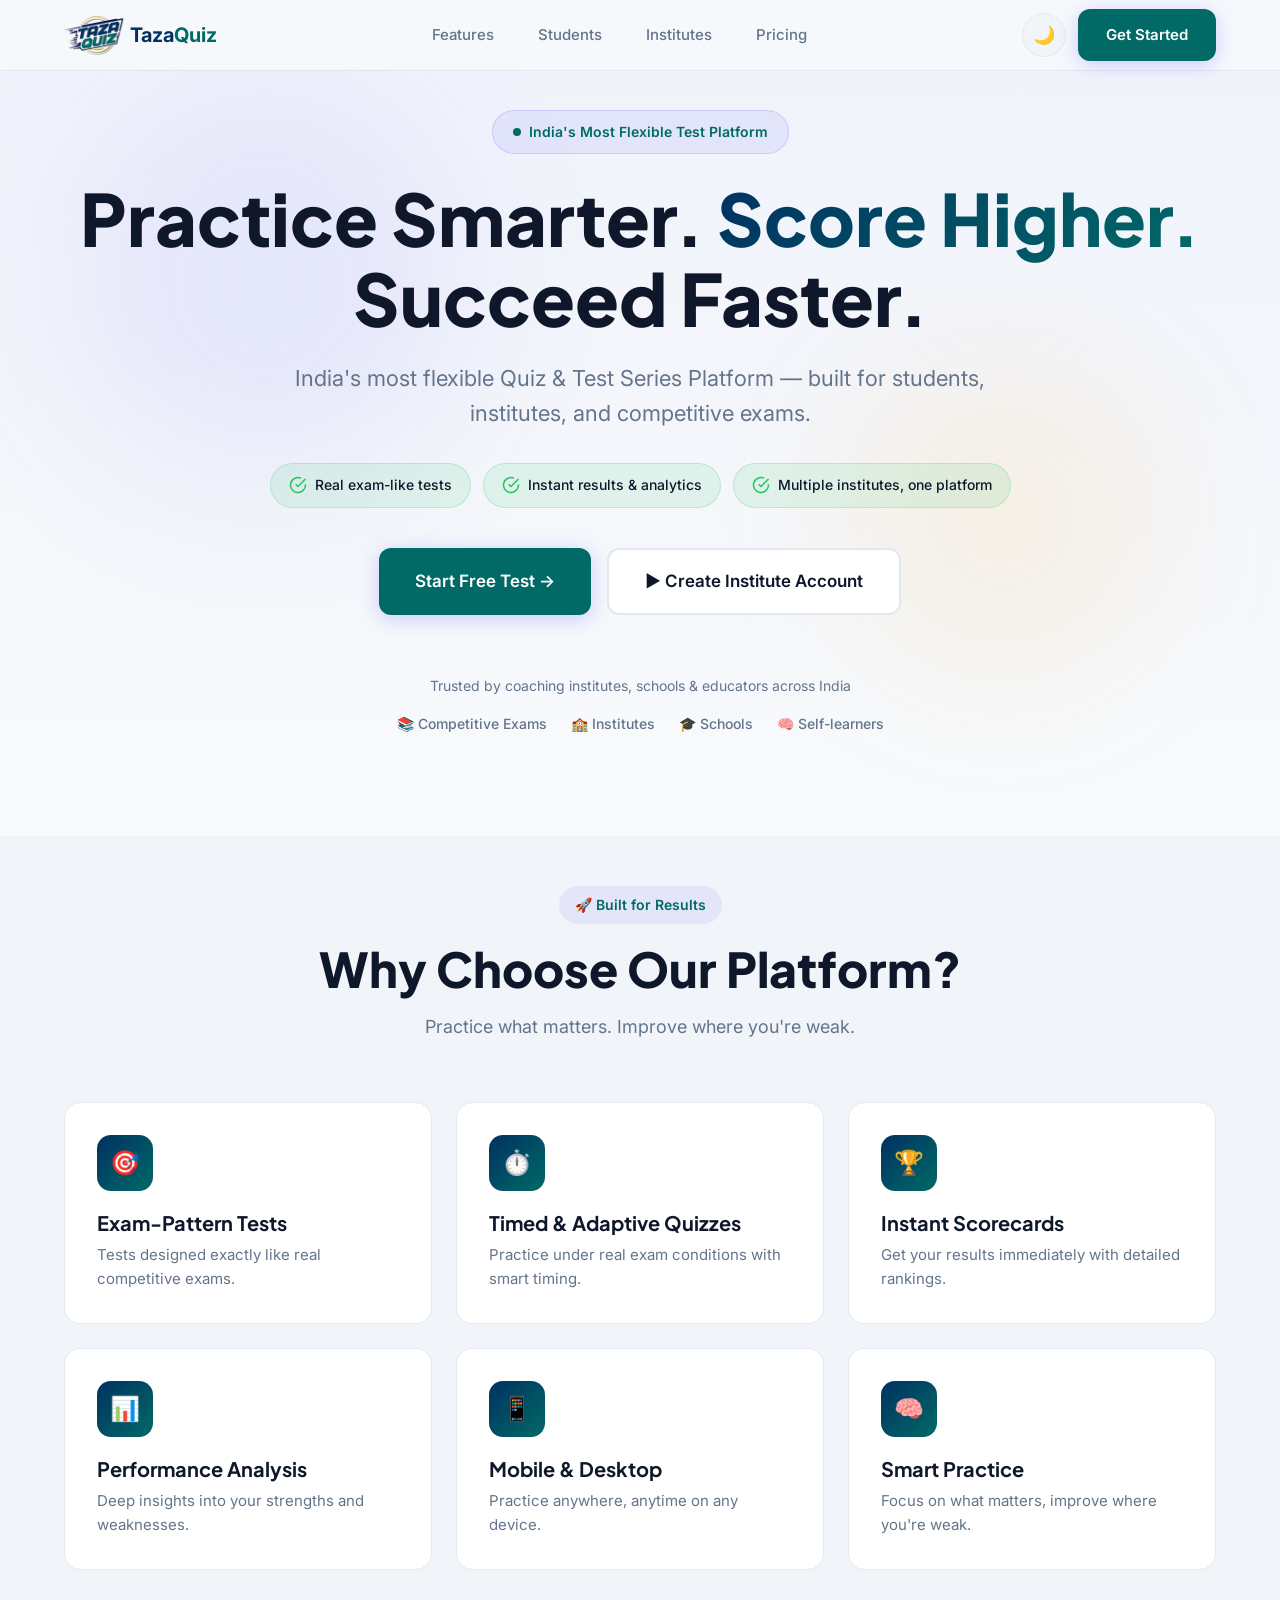
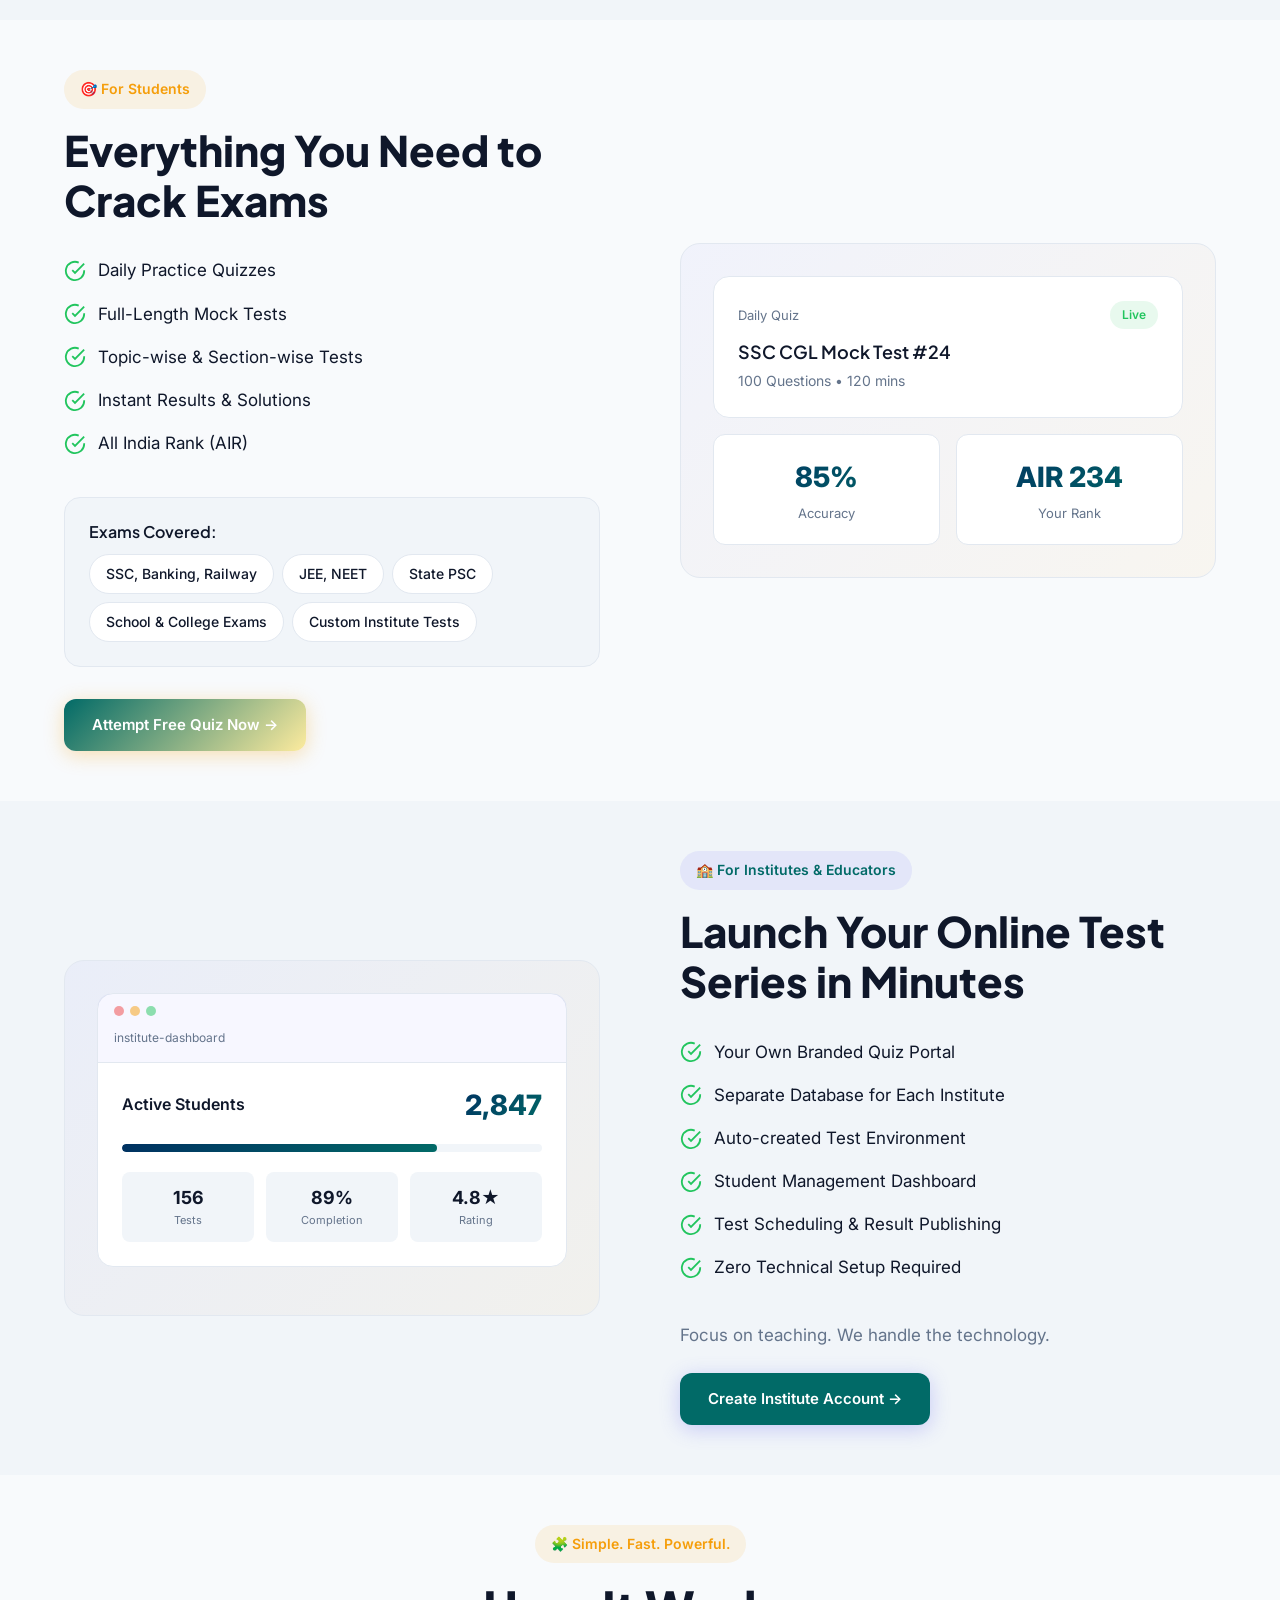
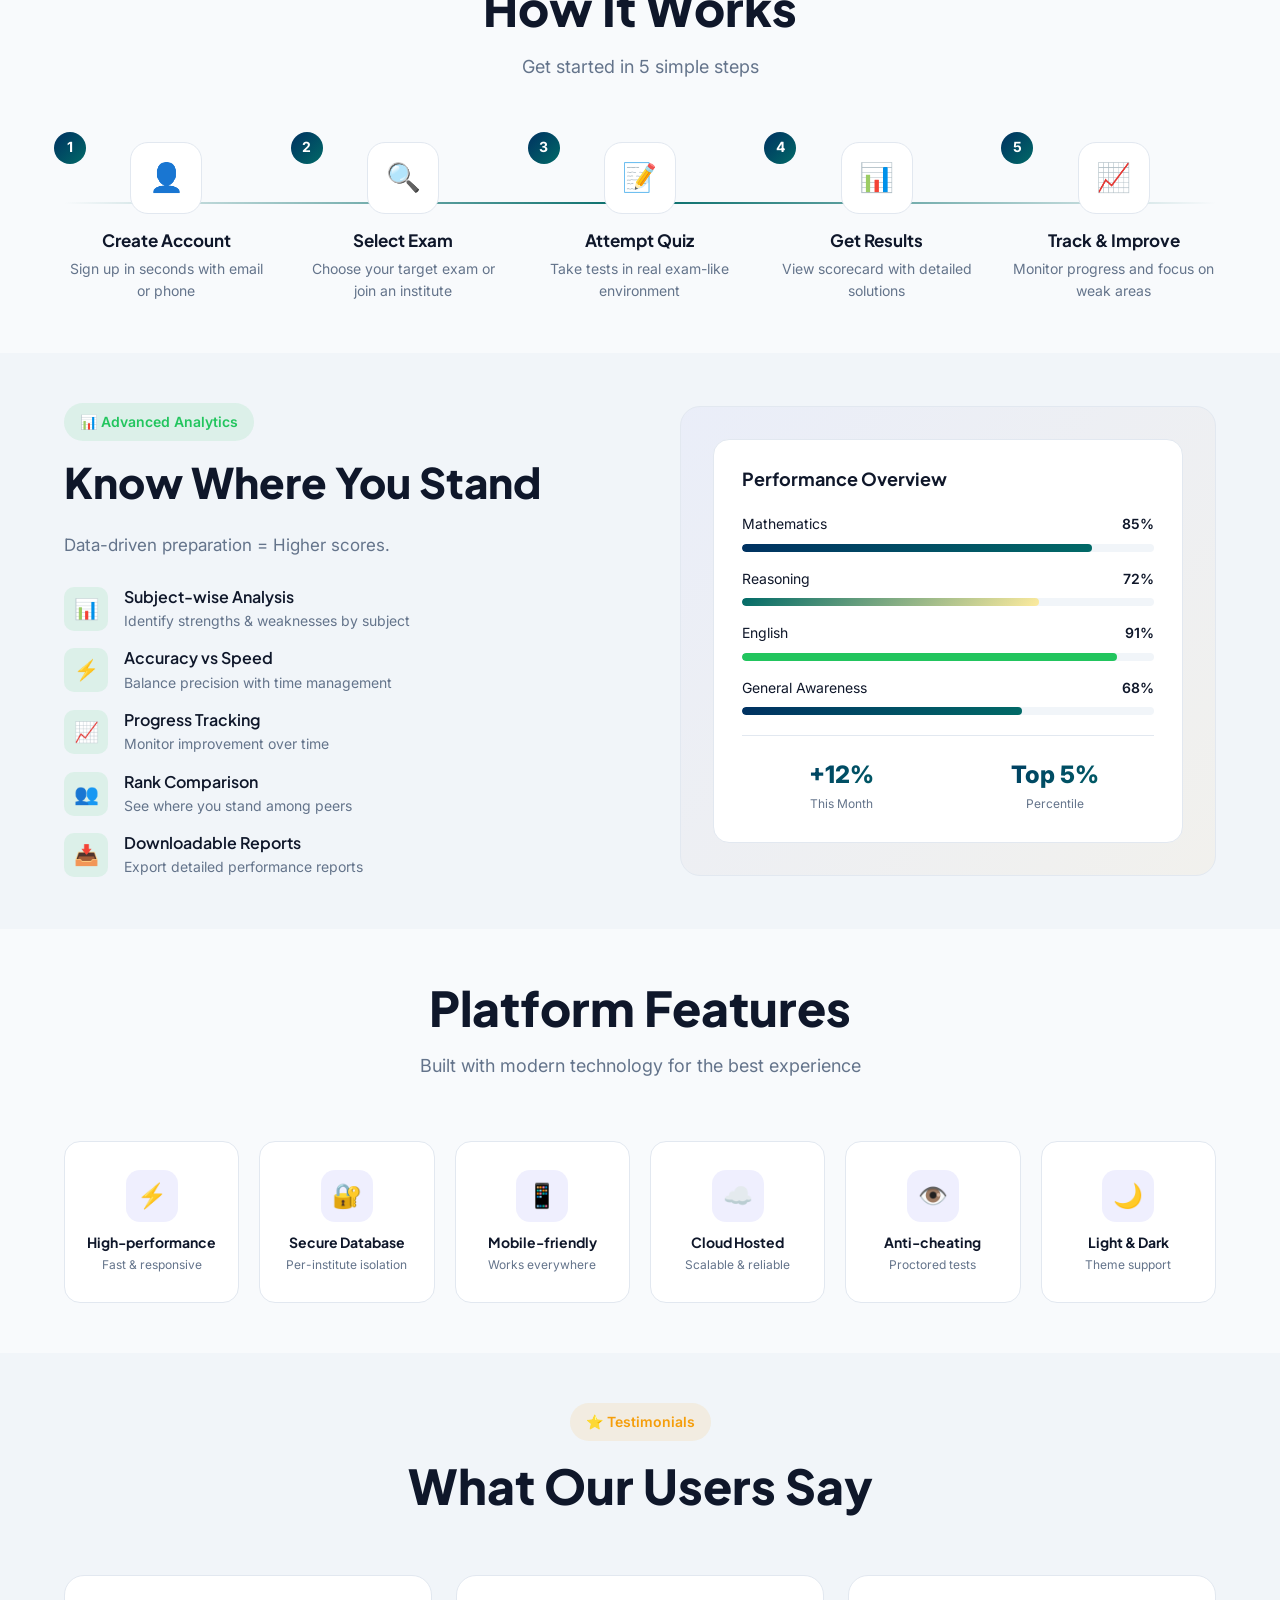
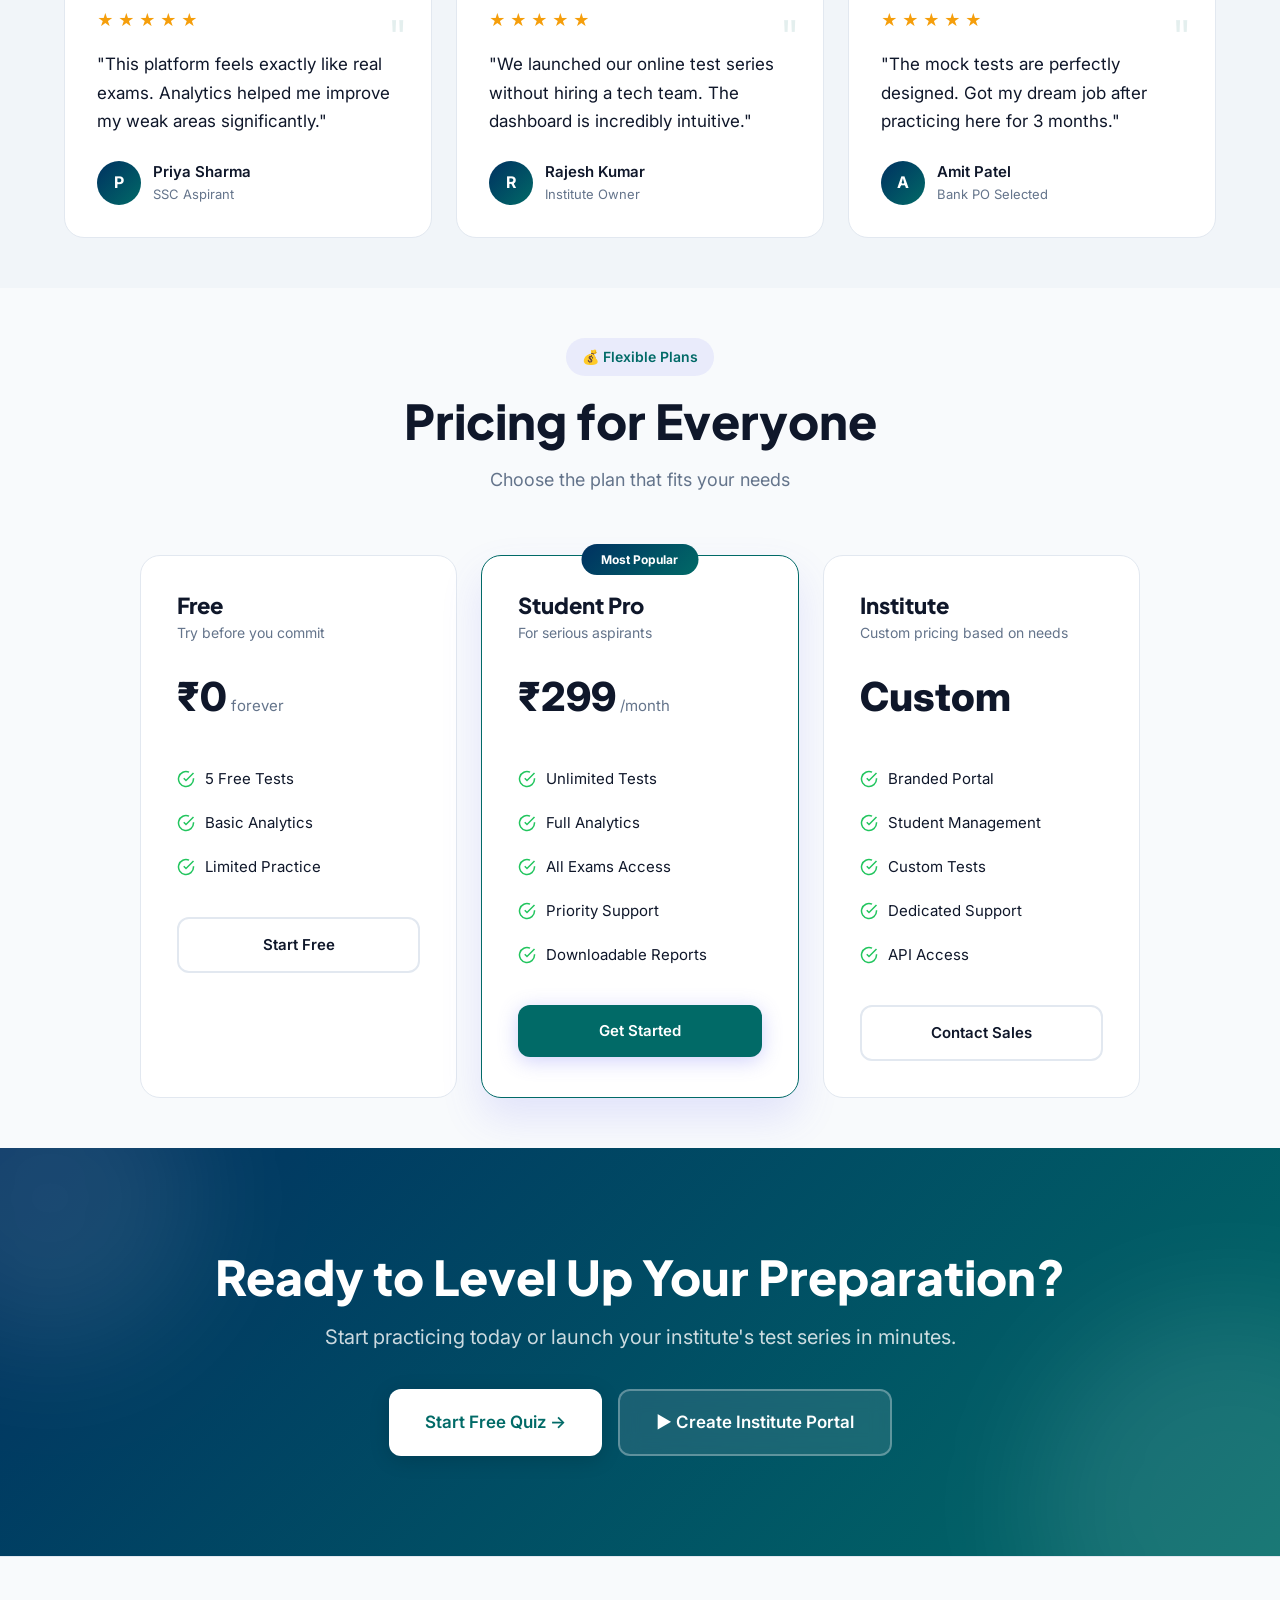
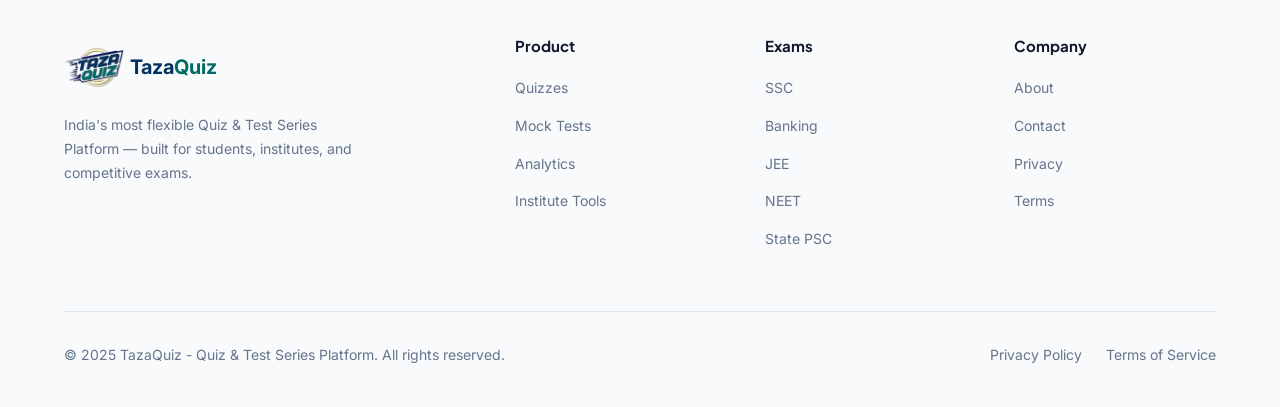
==== commit dea0af29: "m" ====
--- a/index.html
+++ b/index.html
@@ -4,6 +4,33 @@
     <meta charset="UTF-8">
     <meta name="viewport" content="width=device-width, initial-scale=1.0">
     <title>Taza Quiz - Practice Smarter, Score Higher, Succeed Faster</title>
+
+    <!-- Social Media Share : TazaQuiz -->
+    <meta property="og:title" content="TazaQuiz – Test Series, Quizzes & Courses" />
+    <meta property="og:site_name" content="TazaQuiz" />
+    <meta property="og:url" content="https://tazaquiz.com" />
+    <meta property="og:description" content="TazaQuiz offers smart test series, interactive quizzes, and structured courses to help you practice better, score higher, and succeed faster." />
+    <meta property="og:type" content="website" />
+    <meta property="og:image" content="https://tazaquiz.com/assets/logo.png" />
+
+    <!-- Twitter Cards -->
+    <meta name="twitter:card" content="summary_large_image" />
+    <meta name="twitter:title" content="TazaQuiz – Test Series, Quizzes & Courses" />
+    <meta name="twitter:description" content="Practice with exam-ready test series, quizzes, and courses on TazaQuiz. Built for students and institutes." />
+    <meta name="twitter:site" content="@TazaQuiz" />
+    <meta name="twitter:creator" content="@TazaQuiz" />
+    <meta name="twitter:image" content="https://tazaquiz.com/assets/logo.png" />
+
+
+    <!-- Favicon -->
+    <link rel="apple-touch-icon" sizes="180x180" href="/assets/180.png">
+    <link rel="icon" type="image/png" sizes="32x32" href="/assets/32.png">
+    <link rel="icon" type="image/png" sizes="16x16" href="/assets/16.png">
+    <link rel="manifest" href="/site.webmanifest">
+    <!-- Browser Theme Colors -->
+    <meta name="msapplication-TileColor" content="#003161">
+    <meta name="theme-color" content="#003161">
+
     <meta name="description" content="India's most flexible Quiz & Test Series Platform — built for students, institutes, and competitive exams.">
     <meta name="keywords" content="quiz, test series, mock tests, SSC, Banking, JEE, NEET, competitive exams">
     <link rel="preconnect" href="https://fonts.googleapis.com">
@@ -17,8 +44,10 @@
         <div class="container">
             <div class="header-inner">
                 <a href="#" class="logo">
-                    <div class="logo-icon">⚡</div>
-                    <span>Taza<span style="color: var(--primary)">Quiz</span></span>
+                    <div class="logo-icon">
+                        <img src="./assets/logo.png" alt="" srcset="">
+                    </div>
+                    <span style="color: var(--primary-dark)">Taza<span style="color: var(--primary)">Quiz</span></span>
                 </a>
 
                 <nav class="nav">
@@ -32,7 +61,7 @@
                     <button class="theme-toggle" onclick="toggleTheme()" aria-label="Toggle theme">
                         <span class="theme-icon">🌙</span>
                     </button>
-                    <a href="#" class="btn btn-secondary">Login</a>
+                    <!-- <a href="#" class="btn btn-secondary">Login</a> -->
                     <a href="#" class="btn btn-primary">Get Started</a>
                     <button class="mobile-menu-btn" onclick="toggleMobileMenu()" aria-label="Menu">
                         <span></span>
@@ -669,8 +698,10 @@
             <div class="footer-grid">
                 <div class="footer-brand">
                     <a href="#" class="logo">
-                        <div class="logo-icon">⚡</div>
-                        <span>Taza<span style="color: var(--primary)">Quiz</span></span>
+                        <div class="logo-icon">
+                            <img src="./assets/logo.png" alt="" srcset="">
+                        </div>
+                        <span style="color: var(--primary-dark)">Taza<span style="color: var(--primary)">Quiz</span></span>
                     </a>
                     <p>India's most flexible Quiz & Test Series Platform — built for students, institutes, and competitive exams.</p>
                 </div>
@@ -708,7 +739,7 @@
             </div>
 
             <div class="footer-bottom">
-                <p class="footer-copyright">© 2025 Quiz & Test Series Platform. All rights reserved.</p>
+                <p class="footer-copyright">© 2025 TazaQuiz - Quiz & Test Series Platform. All rights reserved.</p>
                 <div class="footer-legal">
                     <a href="#">Privacy Policy</a>
                     <a href="#">Terms of Service</a>
--- a/libs/styles.css
+++ b/libs/styles.css
@@ -1,20 +1,21 @@
 /* ========== CSS Variables & Reset ========== */
 :root {
+    /* 003161, 016a67, 000b58, fdeb9e */
     --bg: #f8fafc;
     --bg-secondary: #f1f5f9;
     --text: #0f172a;
     --text-muted: #64748b;
-    --primary: #6366f1;
-    --primary-light: #818cf8;
-    --primary-dark: #4f46e5;
+    --primary: #016a67;
+    --primary-light: #016A67; /* teal – active, modern */
+    --primary-dark: #003161; 
     --accent: #f59e0b;
     --accent-dark: #d97706;
     --success: #22c55e;
     --card: #ffffff;
     --border: #e2e8f0;
     --shadow: rgba(15, 23, 42, 0.08);
-    --gradient-primary: linear-gradient(135deg, #6366f1 0%, #a855f7 100%);
-    --gradient-accent: linear-gradient(135deg, #f59e0b 0%, #ef4444 100%);
+    --gradient-primary: linear-gradient(135deg, #003161 0%, #016A67 100%);
+    --gradient-accent: linear-gradient(135deg, #016A67 0%, #FDEB9E 100%);
     --radius: 12px;
     --transition: all 0.3s ease;
 }
@@ -98,8 +99,8 @@
 }
 
 .btn-primary {
-    background: var(--gradient-primary);
-    color: white;
+    background: var(--primary);
+    color: white !important;
     box-shadow: 0 4px 20px rgba(99, 102, 241, 0.3);
 }
 
@@ -136,7 +137,7 @@
 }
 
 .section {
-    padding: 100px 0;
+    padding: 50px 0;
 }
 
 .section-alt {
@@ -268,15 +269,15 @@
 .logo {
     display: flex;
     align-items: center;
-    gap: 10px;
+    gap: 6px;
     font-size: 20px;
     font-weight: 700;
 }
 
 .logo-icon {
-    width: 40px;
-    height: 40px;
-    background: var(--gradient-primary);
+    width: 60px;
+    height: 60px;
+    /* background: var(--gradient-primary); */
     border-radius: 10px;
     display: flex;
     align-items: center;
@@ -393,7 +394,7 @@
 
 /* ========== Hero Section ========== */
 .hero {
-    padding: 160px 0 100px;
+    padding: 110px 0 100px;
     text-align: center;
     position: relative;
     overflow: hidden;
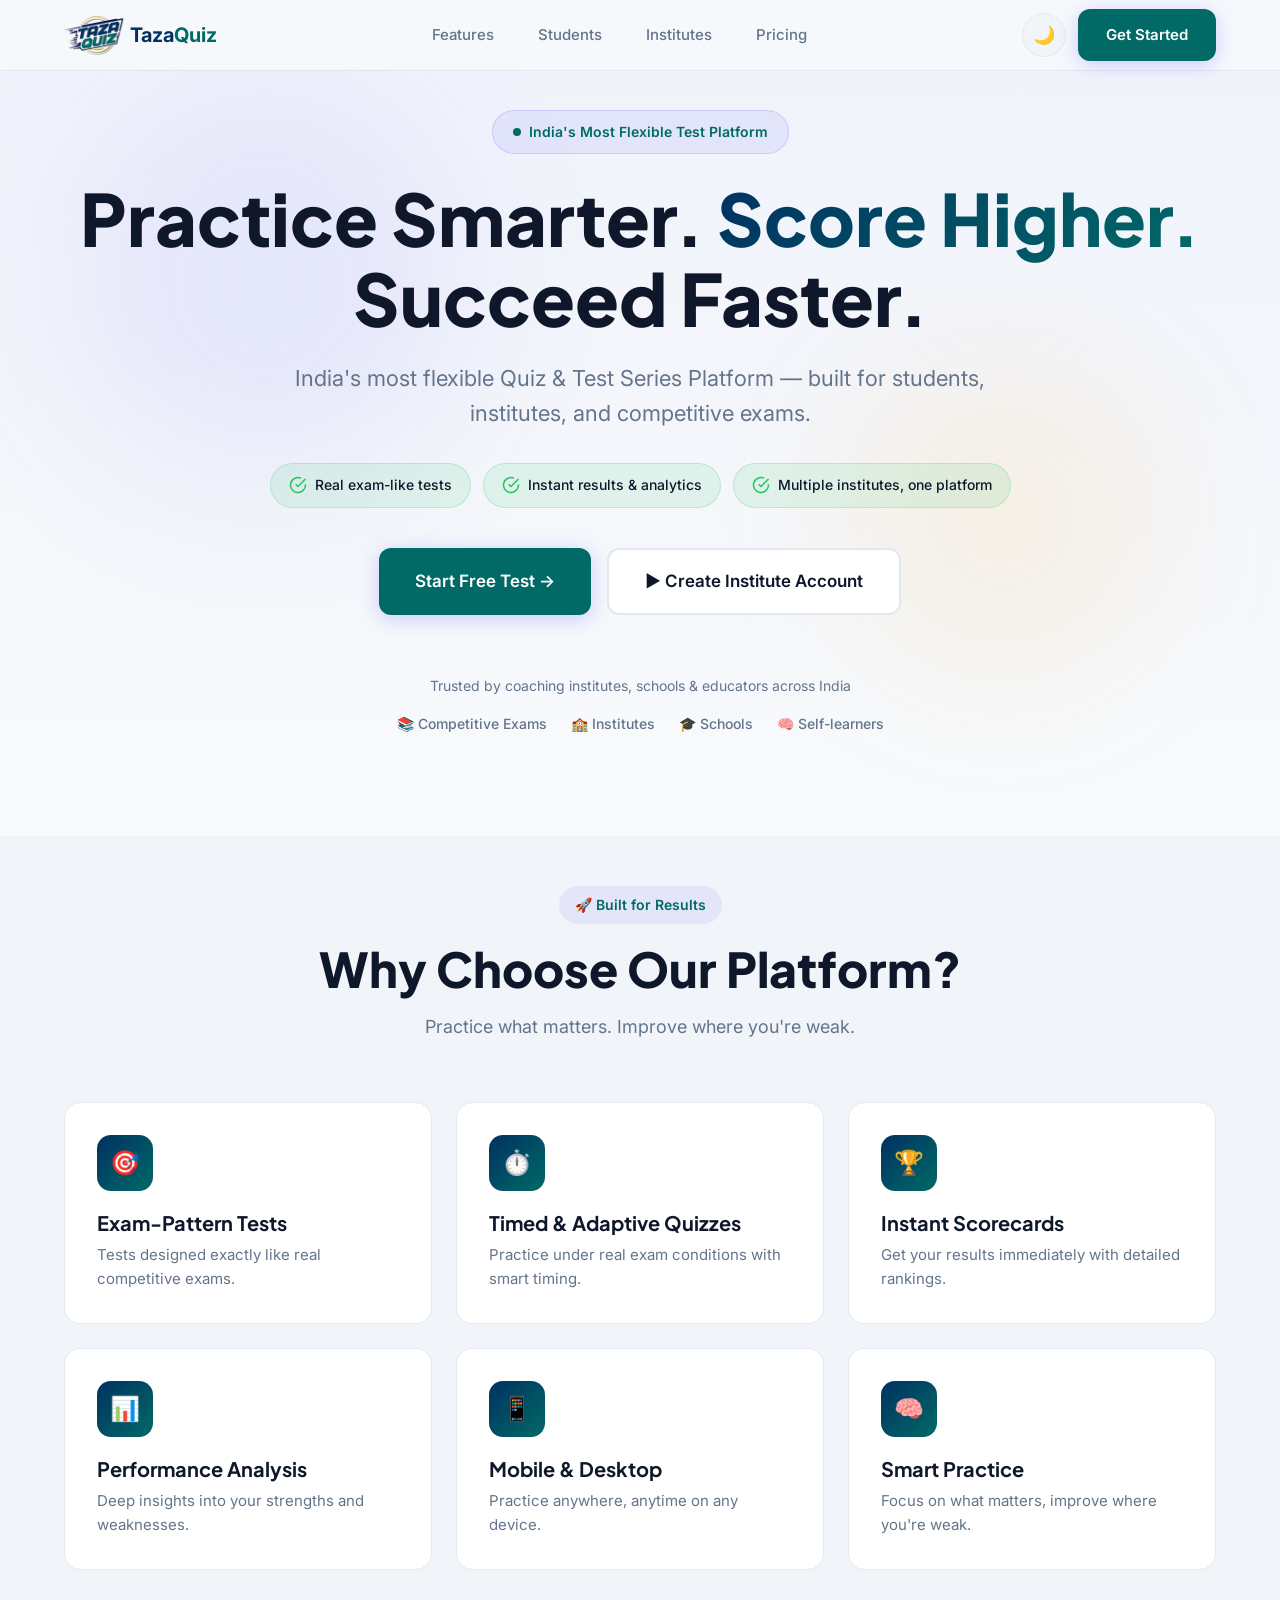
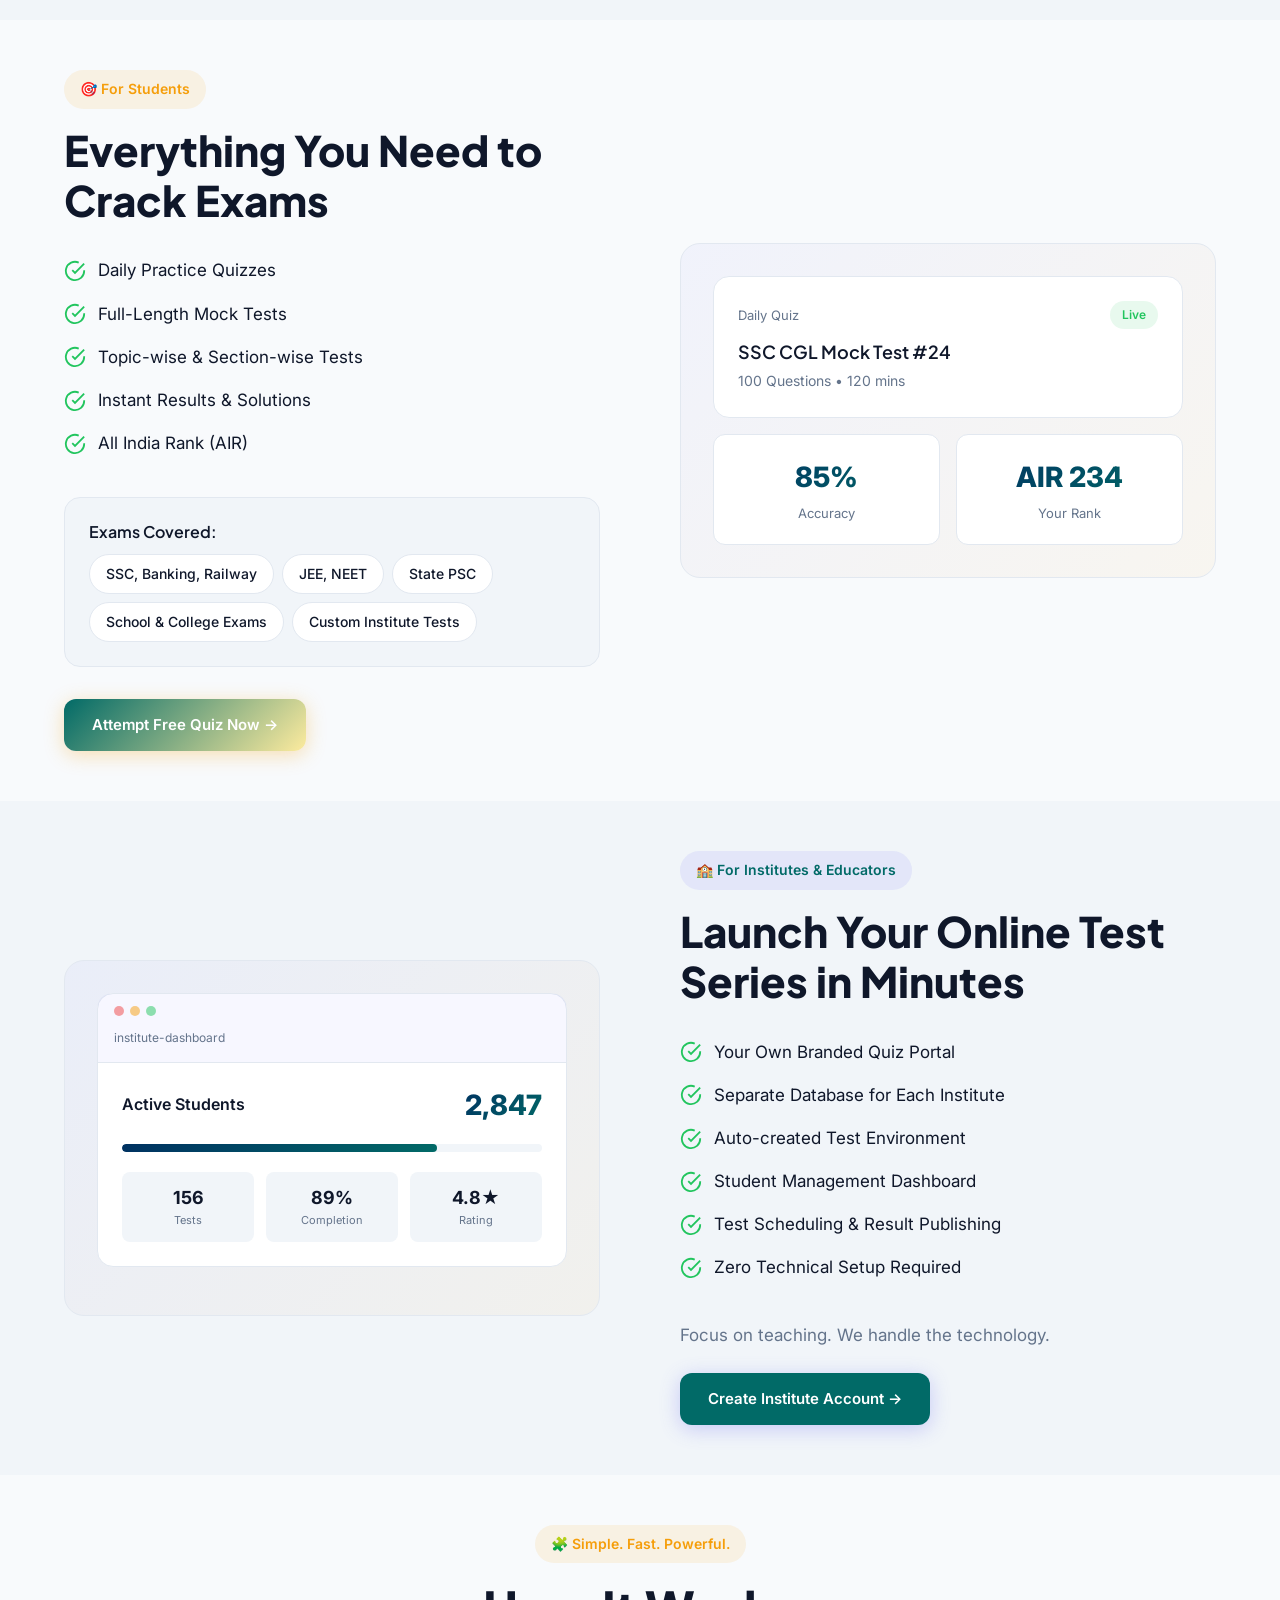
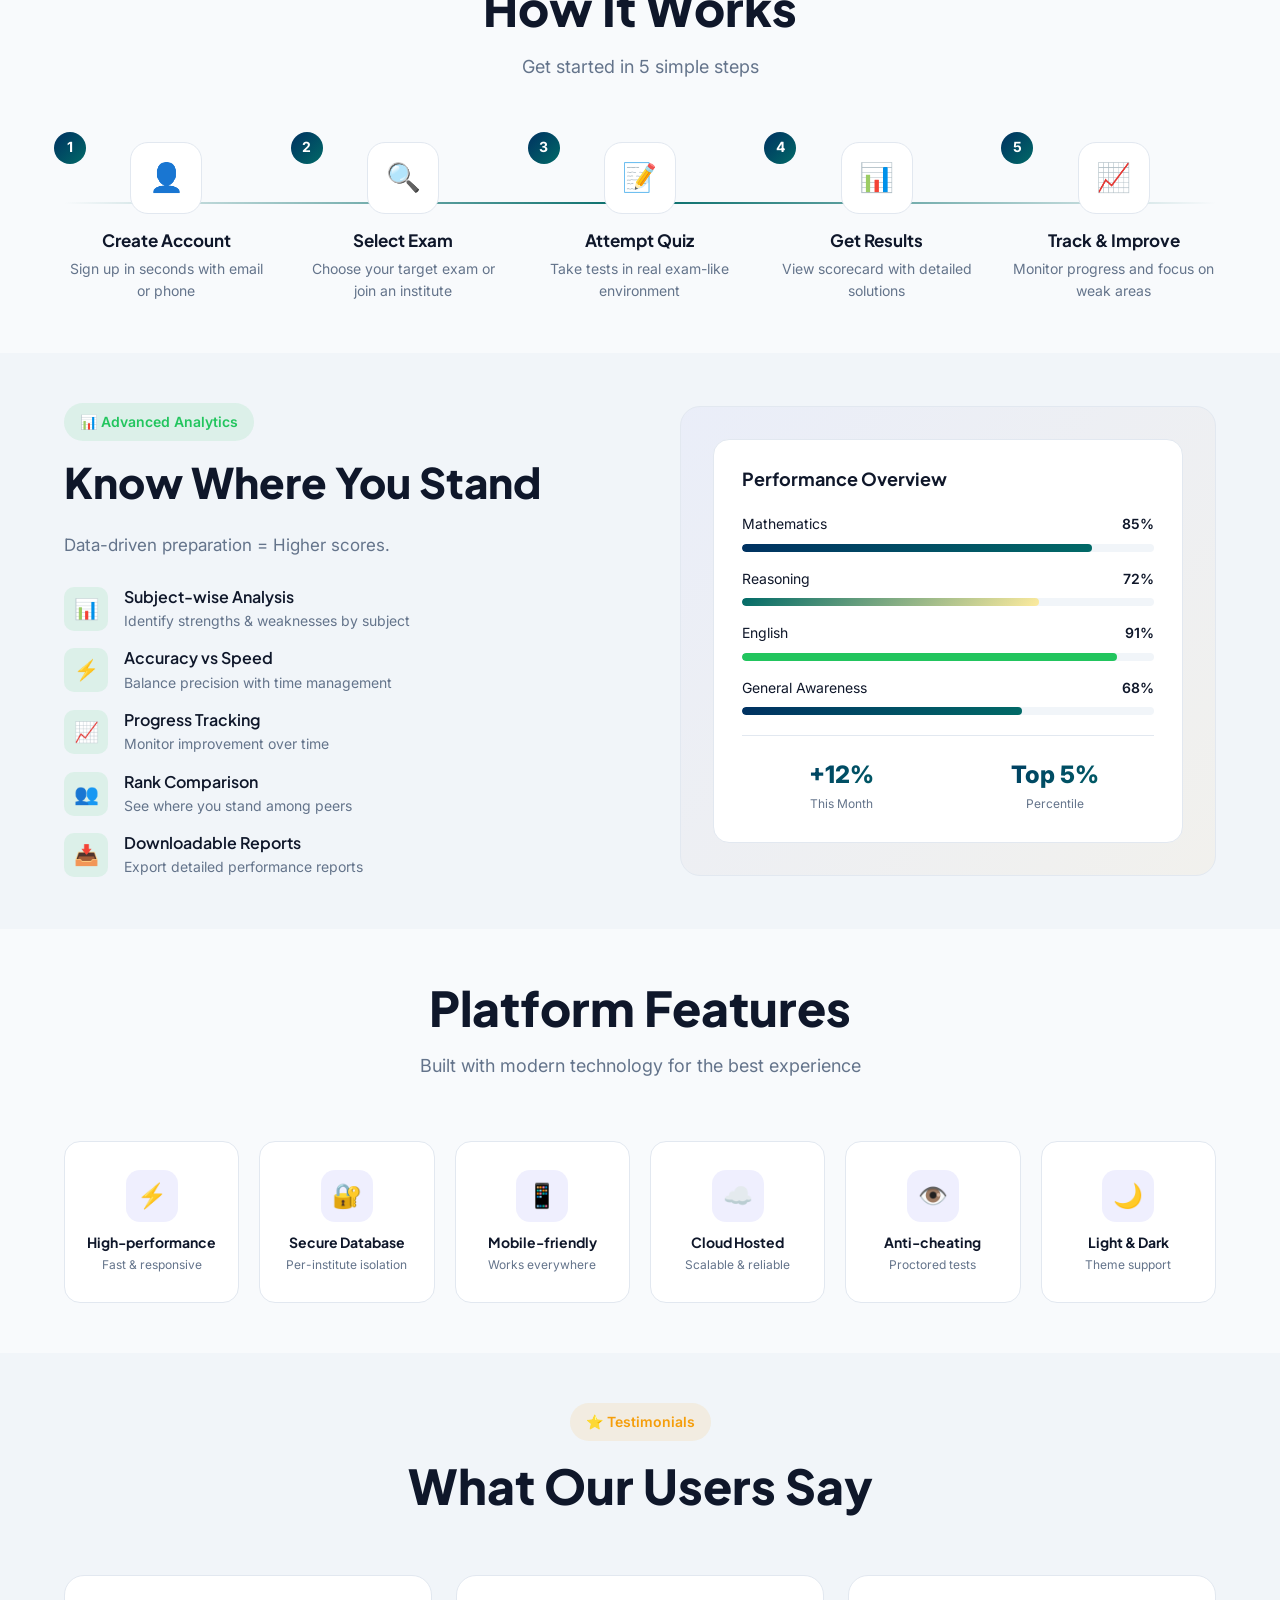
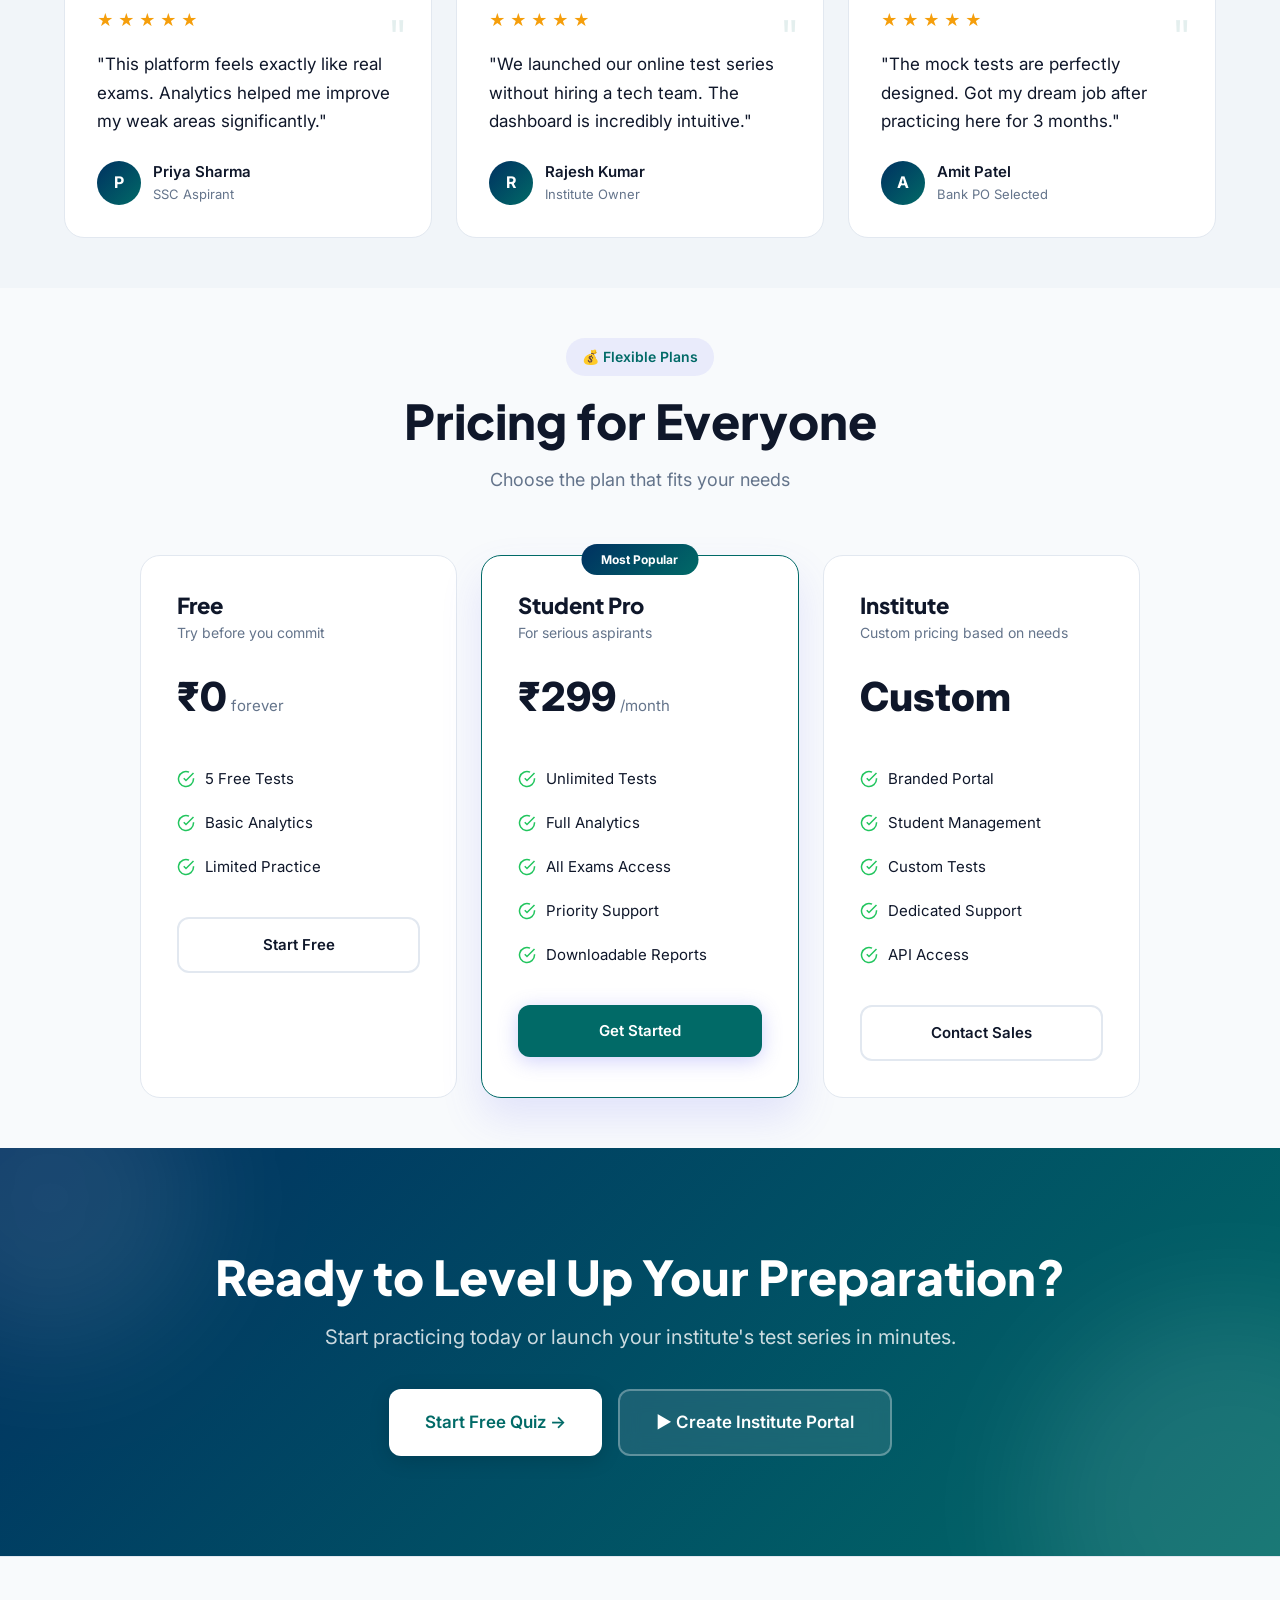
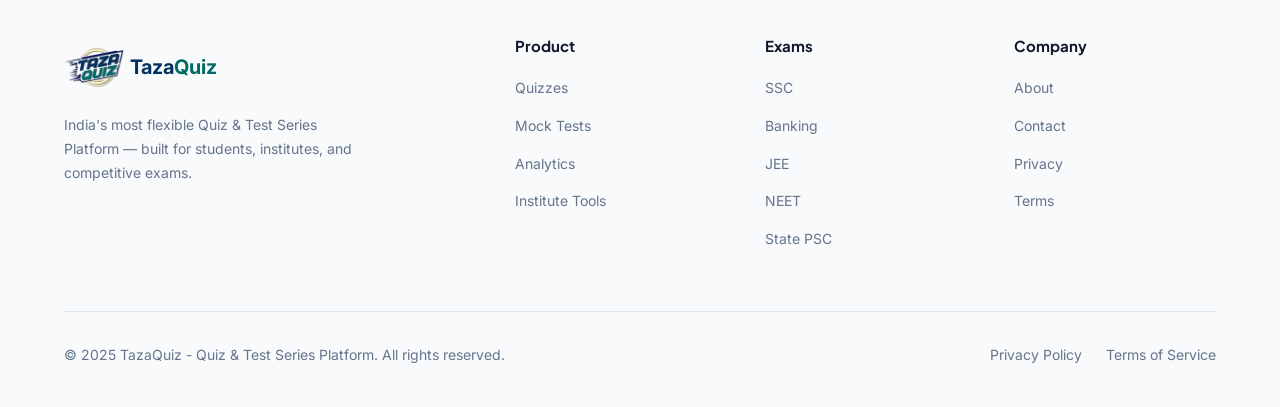
==== commit e3bbe038: "Update index.html" ====
--- a/index.html
+++ b/index.html
@@ -732,7 +732,7 @@
                     <ul class="footer-links">
                         <li><a href="#">About</a></li>
                         <li><a href="#">Contact</a></li>
-                        <li><a href="#">Privacy</a></li>
+                        <li><a href="privacy_policy.html">Privacy</a></li>
                         <li><a href="#">Terms</a></li>
                     </ul>
                 </div>
@@ -741,7 +741,7 @@
             <div class="footer-bottom">
                 <p class="footer-copyright">© 2025 TazaQuiz - Quiz & Test Series Platform. All rights reserved.</p>
                 <div class="footer-legal">
-                    <a href="#">Privacy Policy</a>
+                    <a href="privacy_policy.html">Privacy Policy</a>
                     <a href="#">Terms of Service</a>
                 </div>
             </div>
